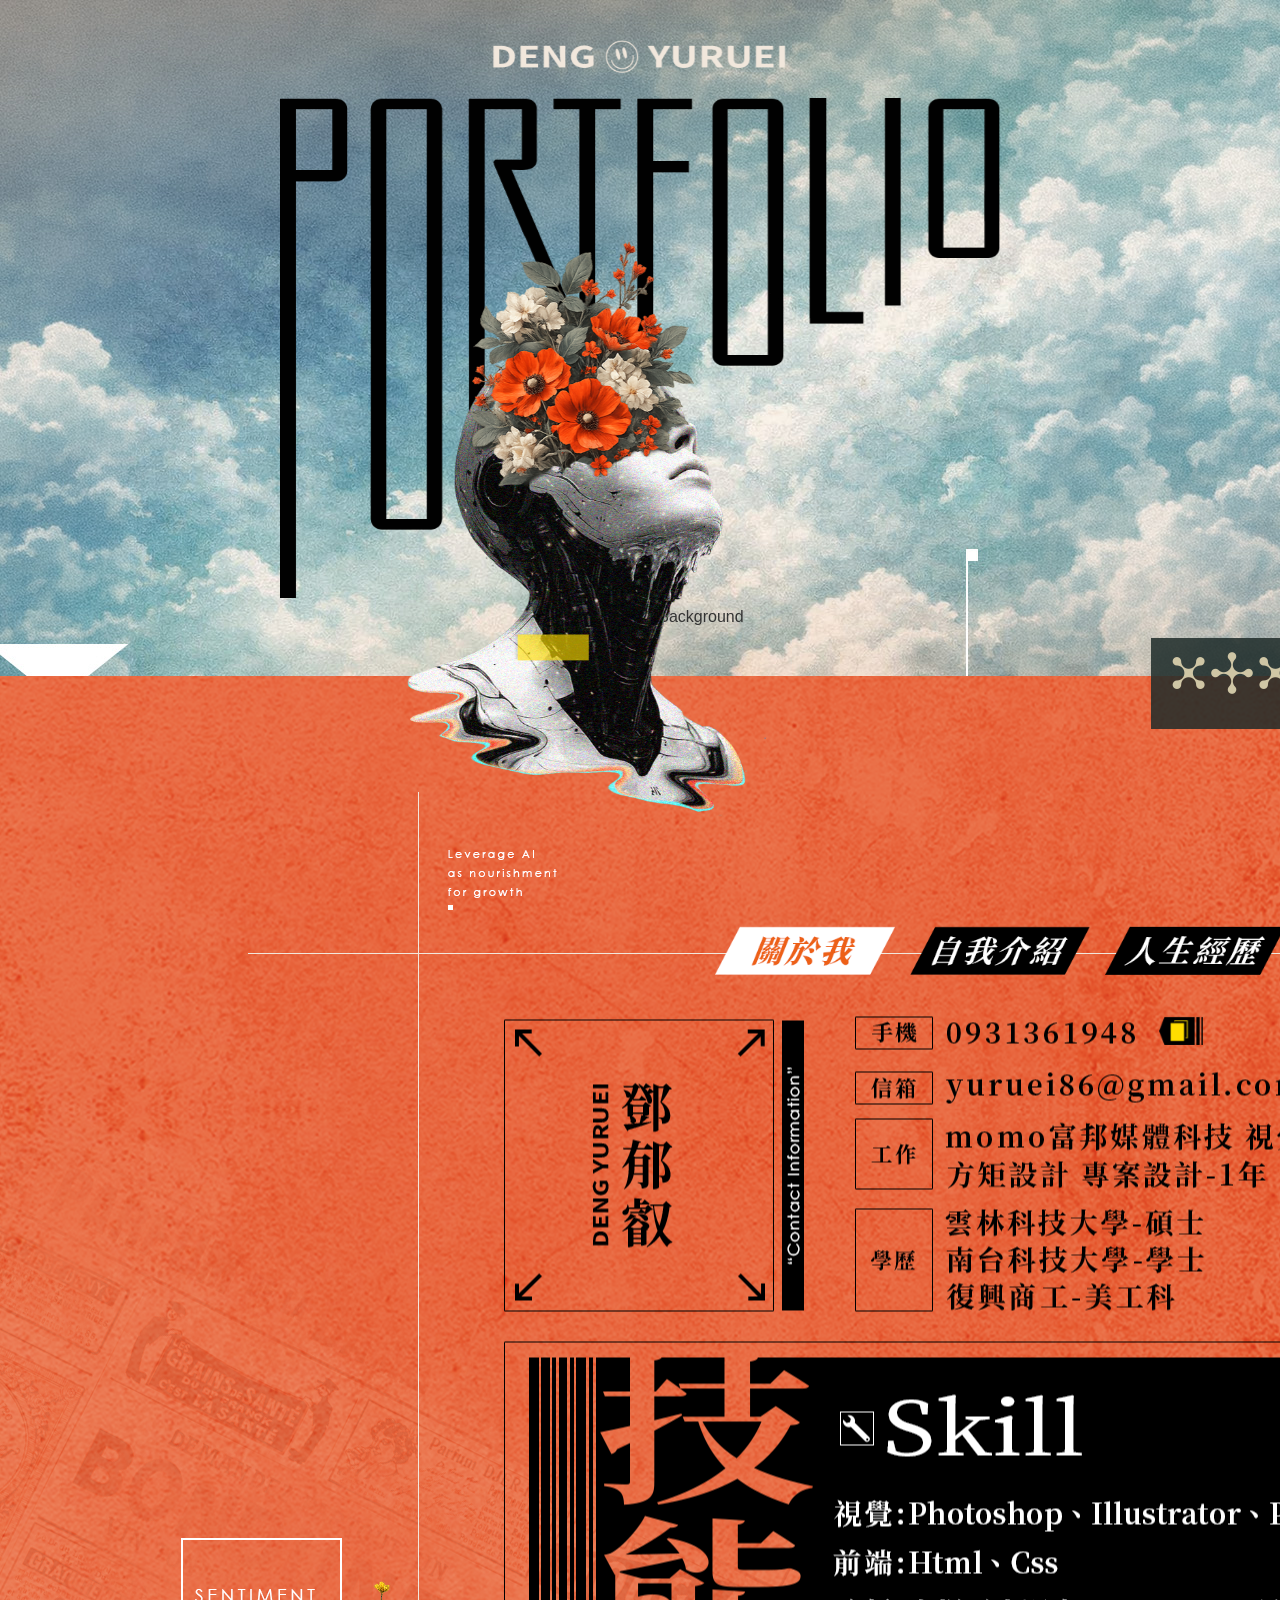
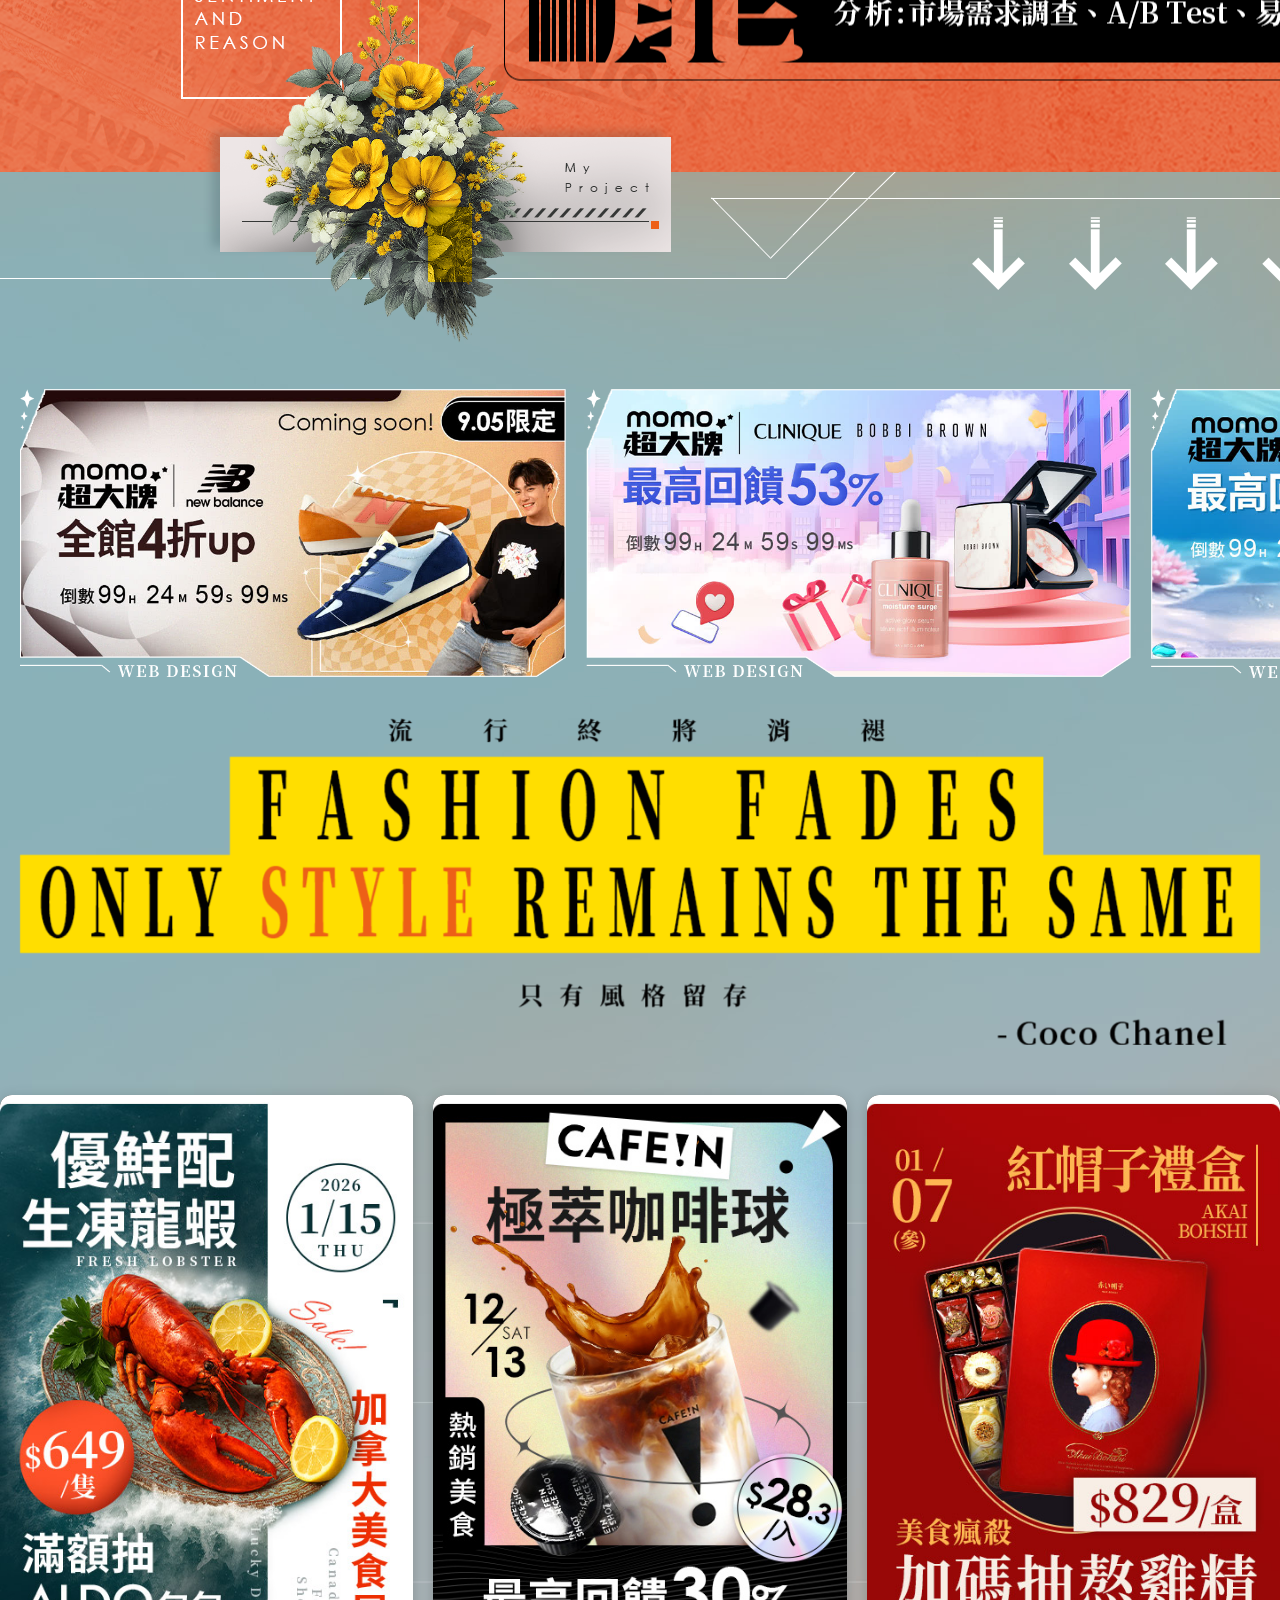
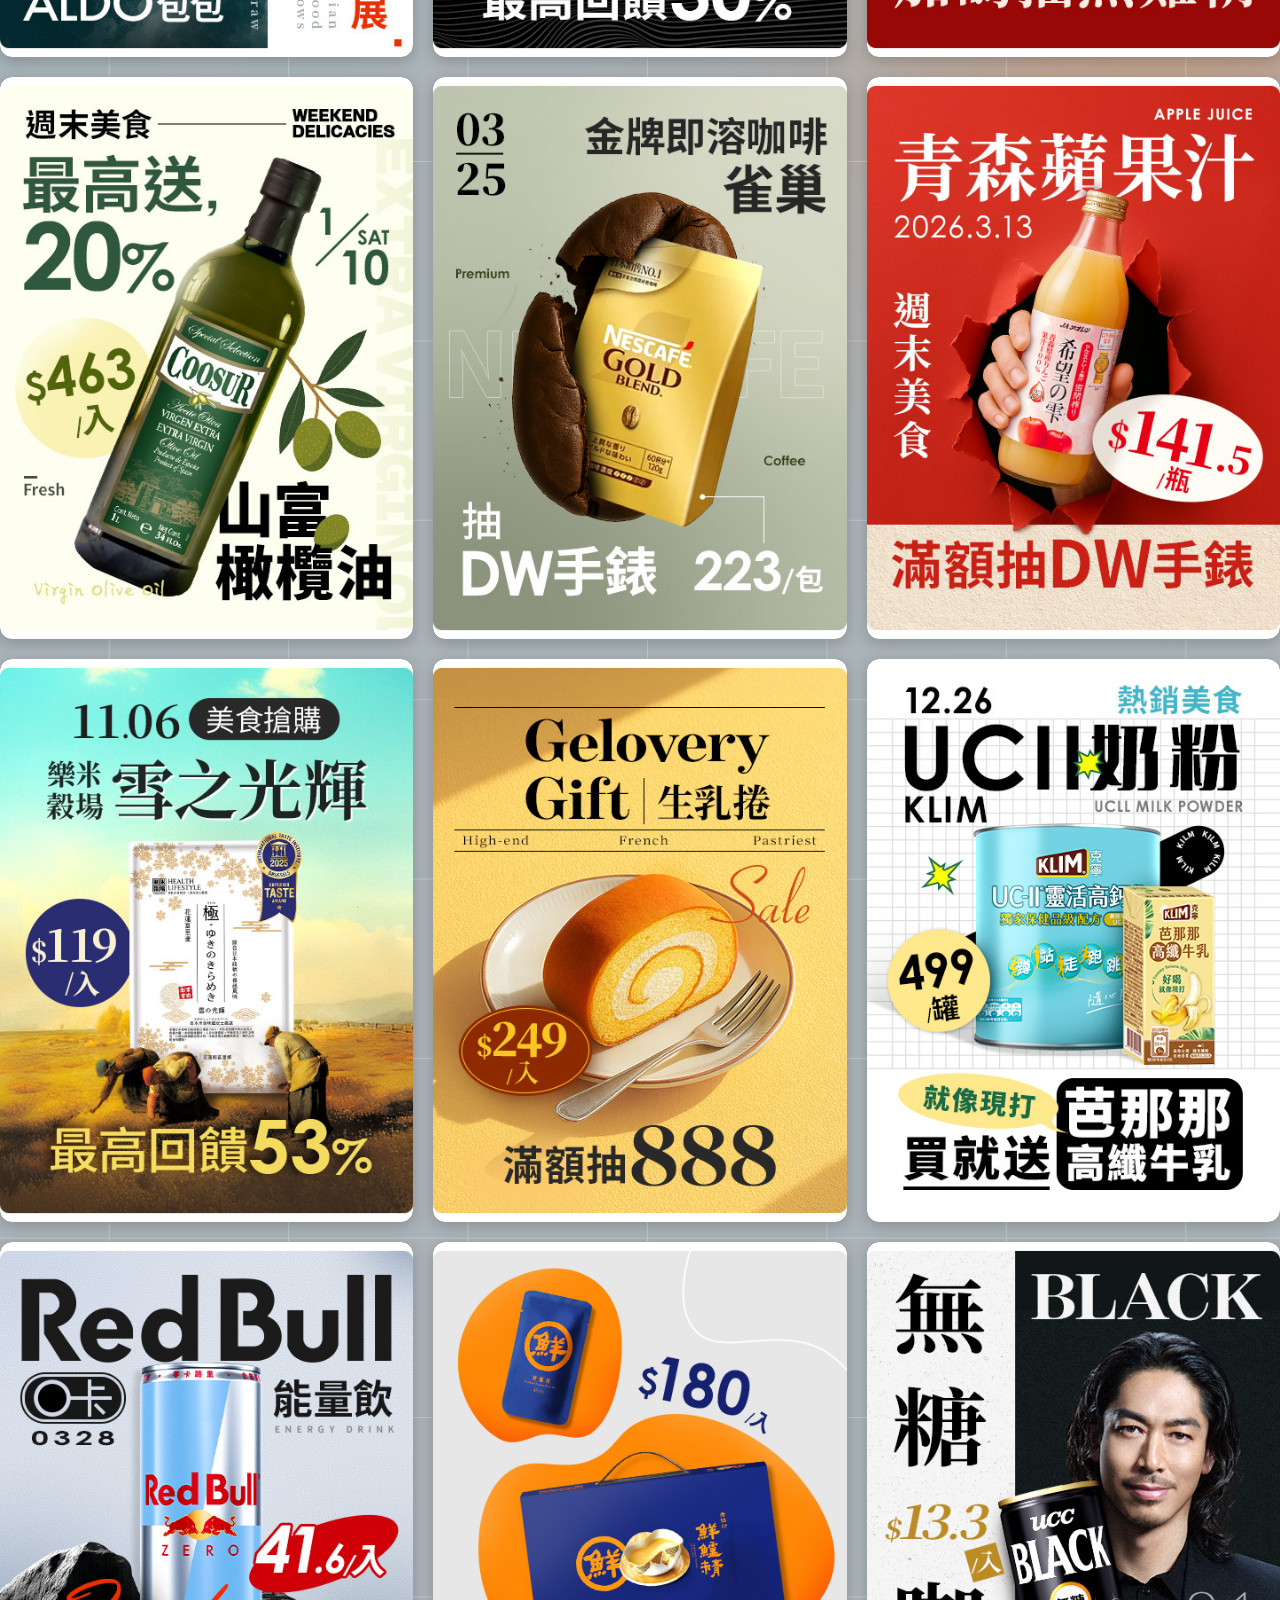
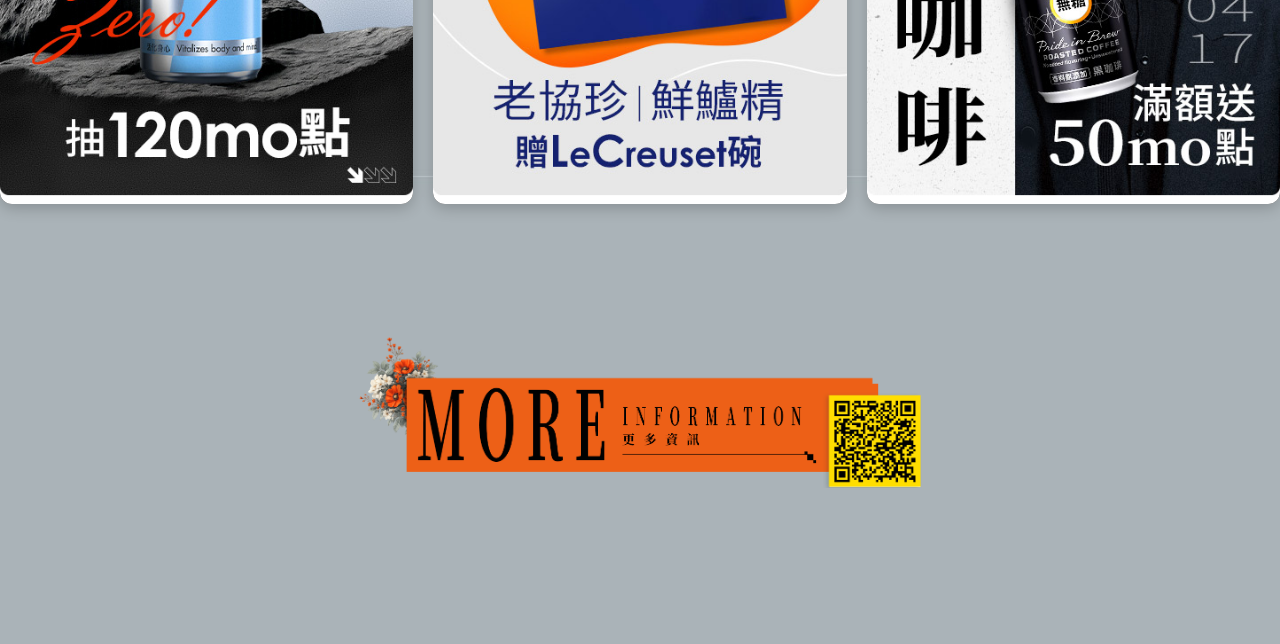
==== index.html @ 8805ab12 "Rename index.html.html to index.html" ====
<!DOCTYPE html>
<html lang="zh-Hant-TW">
<head>
    <meta charset="UTF-8">
    <meta name="viewport" content="width=device-width, initial-scale=1.0">
    <title>鄧郁叡 - 個人作品集</title>
    <link rel="stylesheet" href="css/style.css">
</head>
<body>

    <header class="header">
        <div class="container header-container">
            <img src="images/head_portfolio.png" alt="Portfolio Title" class="img-portfolio">
            <img src="images/head_head.png" alt="Floating Head" class="img-head"
                 data-default-src="images/head_head.png"
                 data-active-src="images/head_head-2.gif">
            <div class="head-bg-wrapper">
                <img src="images/PC_head_bg.png" alt="Desktop Head Background" class="head-bg pc-only">
                <img src="images/MB_head_bg.png" alt="Mobile Head Background" class="head-bg mb-only">
            </div>
        </div>
    </header>

    <main class="main-content">
        
        <section class="info-tab-section">
            <div class="tab-buttons">
                <button class="tab-btn active" data-tab="tab-A">
                    <img src="images/itd_btn_A-2.png" alt="Tab A" data-active="images/itd_btn_A-2.png" data-inactive="images/itd_btn_A-1.png">
                </button>
                <button class="tab-btn" data-tab="tab-B">
                    <img src="images/itd_btn_B-1.png" alt="Tab B" data-active="images/itd_btn_B-2.png" data-inactive="images/itd_btn_B-1.png">
                </button>
                <button class="tab-btn" data-tab="tab-C">
                    <img src="images/itd_btn_C-1.png" alt="Tab C" data-active="images/itd_btn_C-2.png" data-inactive="images/itd_btn_C-1.png">
                </button>
            </div>

            <div class="tab-content-wrapper">
                
                <div id="tab-A" class="tab-panel active">
                    <div class="panel-layout">
                        <div class="panel-img-box">
                            <img src="images/itd_A.png" alt="經歷與技能圖示" class="responsive-img pc-only">
                            <img src="images/mb_itd_A-1.png" alt="經歷與技能圖示-手機版" class="responsive-img mb-only">
                        </div>
                        <div class="copy_btn">
                            <img src="images/copy.png" alt="複製手機號碼" class="copy-1" role="button" tabindex="0"
                                 data-copy="0931361948"
                                 data-hover-src="images/copy-2.png"
                                 data-default-src="images/copy.png">
                            <img src="images/copy.png" alt="複製信箱" class="copy-2" role="button" tabindex="0"
                                 data-copy="yuruei86@gmail.com"
                                 data-hover-src="images/copy-2.png"
                                 data-default-src="images/copy.png">
                        </div>
                        <!-- <div class="panel-text-box">
                            <div class="info-block">
                                <p>手機：0931361948</p>
                            </div>
                            <div class="info-block">
                                <p>信箱：yuruei86@gmail.com</p>
                            </div>
                            <div class="info-block">
                                <p>momo富邦媒體科技 視覺設計 - 2年</p>
                                <p>方矩設計 專案設計 - 1年</p>
                            </div>
                            <div class="info-block">
                                <p>雲林科技大學 - 碩士 <br>南台科技大學 - 學士<br>復興商工 - 美工科</p>
                            </div>
                            <div class="info-block T1">
                                <p><strong>視覺：</strong>Photoshop、Illustrator、Premiere</p>
                                <p><strong>前端：</strong>HTML、CSS</p>
                                <p><strong>分析：</strong>市場需求調查、A/B Test、易用性評估</p>
                            </div>
                        </div> -->
                    </div>
                </div>

                <div id="tab-B" class="tab-panel">
                    <div class="panel-layout">
                        <div class="panel-img-box">
                            <img src="images/itd_B.png" alt="設計提案展示" class="responsive-img pc-only">
                            <img src="images/mb_itd_B-1.png" alt="設計提案展示-手機版" class="responsive-img mb-only">
                        </div>
                        <!-- <div class="panel-text-box">
                            <p>這裡是可以自由調整的精選作品或專案核心理念介紹。透過2年的大型電商實戰經驗，深刻理解使用者介面配置（UI）與視覺美感對轉換率的直接影響。此處為預留的100字文案測試空間，點擊不同頁籤將會流暢切換對應的客製化背景與核心亮點設計，本機 VS Code 可直接修改此段文字。</p>
                        </div> -->
                    </div>
                </div>

                <div id="tab-C" class="tab-panel">

                    <div class="panel-img-box">
                        <img src="images/itd_C.png" alt="設計提案展示" class="responsive-img pc-only">
                        <img src="images/mb_itd_C-1.png" alt="設計提案展示-手機版" class="responsive-img mb-only">
                    </div>
                    <!-- <div class="panel-text-box full-width-text">
                        <ul class="timeline-list">
                            <li>
                                <span class="time-tag">2024-1 ~ 2026-5</span>
                                <strong>momo富邦媒體科技</strong>
                                <p>1. 「超大牌」網頁視覺設計 / 2. 行銷活動 Bn 素材 / 3. 食品部看板素材 & 網頁維護</p>
                            </li>
                            <li>
                                <span class="time-tag">2022-7 ~ 2023-6</span>
                                <strong>方矩設計有限公司</strong>
                                <p>1. 與奇步應用有限公司協同設計「彰化縣政府-愛玩彰化」聊天機器人介面<br>
                                   2. 協助彰化生活美學設計館設計「母語酷玩趣-泰雅」解謎遊戲設計<br>
                                   3. 參與雲林華山「莿桐花咖啡廳、石墩咖啡廳」立面改造設計</p>
                            </li>
                            <li>
                                <span class="time-tag">2020-6 ~ 2022-7</span>
                                <strong>雲林科技大學 - 碩士</strong>
                                <p>1. 擔任設計學院「2022中華民國設計學會國際學術研討會」網頁設計 & 管理<br>
                                   2. 擔任雲科大工業設計系系網資訊 & 後台管理<br>
                                   3. 撰寫「環保集點二手交易App之互動介面研究」論文<br>
                                   4. 撰寫「線上購物App操作流程之研究」論文<br>
                                   5. 與奇步應用有限公司協同設計「圓樓秘典」之實境解謎設計</p>
                            </li>
                            <li>
                                <span class="time-tag">2016-7 ~ 2019-7</span>
                                <strong>南台科技大學 - 學士</strong>
                                <p>1. 畢業製作「擴增實境物理教學」參與 2019 A+創意季榮獲「銀獎」<br>
                                   2. 畢業製作「擴增實境物理教學」參與 2019 放視大賞榮獲「銀獎」</p>
                            </li>
                        </ul>
                    </div> -->
                </div>

            </div>
        </section>

        <section class="banner-grid-section">
            <div class="bn-item" data-bn="1"><img src="images/Bn-1.png" alt="Banner 1" class="responsive-img"></div>
            <div class="bn-item" data-bn="2"><img src="images/Bn-2.png" alt="Banner 2" class="responsive-img"></div>
            <div class="bn-item" data-bn="3"><img src="images/Bn-3.png" alt="Banner 3" class="responsive-img"></div>
        </section>

        <section class="style-static-section">
            <img src="images/STYLE.png" alt="Style Showcase" class="responsive-img">
        </section>

        <section class="masonry-section">
            <div class="masonry-grid">
                <div class="masonry-item "><img src="images/Bnn-1.jpg" alt="Work 1"></div>
                <div class="masonry-item Bnn-1"><img src="images/Bnn-2.jpg" alt="Work 2"></div>
                <div class="masonry-item"><img src="images/Bnn-3.jpg" alt="Work 3"></div>
                <div class="masonry-item"><img src="images/Bnn-4.jpg" alt="Work 4"></div>
                <div class="masonry-item Bnn-1"><img src="images/Bnn-5.jpg" alt="Work 5"></div>
                <div class="masonry-item"><img src="images/Bnn-6.jpg" alt="Work 6"></div>
                <div class="masonry-item"><img src="images/Bnn-7.jpg" alt="Work 7"></div>
                <div class="masonry-item Bnn-1"><img src="images/Bnn-8.jpg" alt="Work 8"></div>
                <div class="masonry-item"><img src="images/Bnn-9.jpg" alt="Work 9"></div>
                <div class="masonry-item"><img src="images/Bnn-10.jpg" alt="Work 10"></div>
                <div class="masonry-item Bnn-1"><img src="images/Bnn-11.jpg" alt="Work11"></div>
                <div class="masonry-item"><img src="images/Bnn-12.jpg" alt="Work 12"></div>
            </div>
        </section>


    </main>

    <footer class="footer">
        <a href="https://www.behance.net/gallery/177532927/-UIUX">
            <img src="images/more.png" alt="More Information" class="responsive-img">
        </a>
    </footer>

    <div class="modal-overlay" id="bnModal">
        <div class="modal-content">
            <img src="" alt="Demo Preview" id="modalImg" class="modal-responsive-img">
        </div>
    </div>

    <script src="js/main.js"></script>
</body>
</html>
---- css/style.css ----
* {
    box-sizing: border-box;
    margin: 0;
    padding: 0;
}

body {
    font-family: -apple-system, BlinkMacSystemFont, "Segoe UI", Roboto, "Helvetica Neue", Arial, "Microsoft JhengHei", sans-serif;
    background-image: url('../images/pc_bg_0.jpg'); /* 已修正為 .png */
    background-size: 2000px;
    background-repeat: no-repeat;
    background-position: center top;
    background-attachment: scroll;
    background-color: #aab3b8;
    color: #333;
    overflow-x: hidden;

}


@media (min-width: 769px) and (max-width: 1024px) {


    body {
        background-image: url('../images/pc_bg_0.jpg'); /* 已修正為 .png */
        background-size: 1024px;
    }
}

@media (max-width: 768px) {
    body {
        background-image: url('../images/mb_bg_0.jpg'); /* 已修正為 .png */
        background-size: 100%;
    }
    .pc-only {
        display: none !important;
    }
    .mb-only {
        display: block !important;
    }
}




.container {
    width: 100%;
    max-width: 1800px;
    margin: 0 auto;
    padding: 0 20px;
}

.responsive-img {
    width: 100%;
    height: auto;
    display: block;
}

.pc-only {
    display: block;
}

.mb-only {
    display: none;
}

/* Header */
.header {
    width: 100%;
    padding: 40px 0;
    text-align: center;
}



.header-container {
    position: relative;
    display: flex;
    flex-direction: column;
    align-items: center;
}

.img-portfolio {
    width: 58%;
    height: auto;
    z-index: 2;
}




@media (max-width: 768px) {

    .img-portfolio {
        width: 80%;
        height: auto;
        margin-top: -5vw;
    }

}

.img-head {
    width: 39%;
    height: auto;
    margin-top: calc(169px - var(--head-scroll-offset, 0px));
    position: absolute;
    opacity: 0;
    transform: translateY(20px);
    animation: fadeInUp 0.8s ease-out 1s forwards, floating 3s ease-in-out 1.8s infinite;
    cursor: pointer;
    z-index: 3;
}

.head-bg-wrapper {
    position: absolute;
    left: 50%;
    top: 577px;
    transform: translate(-50%, -50%);
    width: 46%;
    pointer-events: none;
    z-index: -1;
}


@media (min-width: 769px) and (max-width: 1100px) {

    .head-bg-wrapper {
        position: absolute;
        left: 50%;
        top: 235px;
        transform: translate(-50%, -50%);
        width: 75%;
        pointer-events: none;
        z-index: -1;
    }

}



.head-bg {
    width: 100%;
    height: auto;
    object-fit: contain;
    transform: translate(-50%, -50%);
    position: relative;
    z-index: 0;
}

.head-bg.pc-only {
    display: block;
}

.head-bg.mb-only {
    display: none;
}

.head-bg-wrapper .head-bg {
    position: absolute;
    left: 50%;
    top: 50%;
    width: 2000px;
}

@media (max-width: 768px) {

    .head-bg-wrapper .head-bg {
        position: absolute;
        left: 50%;
        top: 50%;
        width: 143%;
    }

}


@media (min-width: 769px) and (max-width: 1100px) {

    .img-head {
        width: 39%;
        height: auto;
        margin-top: calc(9vw - var(--head-scroll-offset, 0px));
        position: absolute;
        opacity: 0;
        transform: translateY(20px);
        animation: fadeInUp 0.8s ease-out 1s forwards, floating 3s ease-in-out 1.8s infinite;
    }

}

@media (max-width: 768px) {
    .head-bg-wrapper {
        top: 28vw;
        width: 70%;
    }

    .img-head {
        width: 58%;
        height: auto;
        margin-top: calc(10vw - var(--head-scroll-offset, 0px));
        position: absolute;
        opacity: 0;
        transform: translateY(20px);
        animation: fadeInUp 0.8s ease-out 1s forwards, floating 3s ease-in-out 1.8s infinite;
    }

}


@keyframes fadeInUp {
    to {
        opacity: 1;
        transform: translateY(0);
    }
}

@keyframes floating {
    0% { transform: translateY(0px); }
    50% { transform: translateY(-12px); }
    100% { transform: translateY(0px); }
}

@keyframes floatingX {
    0% { transform: translateX(0px); }
    50% { transform: translateX(-12px); }
    100% { transform: translateX(0px); }
}

/* Tab 頁籤系統 */
.info-tab-section {
    /* max-width: 2000px; */
    margin: 0px auto;
    padding: 0 0px;
    width: 2000px;
    position: relative;
}

@media (max-width: 768px) {
/* Tab 頁籤系統 */
    .info-tab-section {
        /* max-width: 2000px; */
        margin: 0px auto;
        padding: 0 0px;
        width: 100%;
    }
}
.tab-buttons {
    display: flex;
    justify-content: center;
    gap: 15px;
    margin-bottom: -2px;
    position: absolute;
    z-index: 2;
    left: 50%;
    top: 313px;
    transform: translate(-50%, -50%);

}


@media (max-width: 768px) {

    .tab-buttons {
        display: flex;
        justify-content: center;
        gap: 15px;
        margin-bottom: -2px;
        position: absolute;
        z-index: 3;
        left: 50%;
        top: 26vw;
        transform: translate(-50%, -50%);
        width: 86%;
    }
}

.tab-btn {
    background: none;
    border: none;
    cursor: pointer;
    padding: 0;
    outline: none;
    transition: transform 0.2s;
    width: 180px;
}

.tab-btn:hover {
    transform: scale(1.05);
}

.tab-btn img {
    width: 100%;
    height: auto;
    display: block;
}

.tab-content-wrapper {
    background-image: url('../images/itd_bg.png'); /* 已修正為 .png */
    background-size: 100% auto;
    background-position: center top;
    background-repeat: no-repeat;
    border-radius: 0px;
    padding: 40px;
    width: 100%;
    height: 1311px;
    /* box-shadow: 0 10px 30px rgba(0,0,0,0.15); */
}



@media (max-width: 768px) {
    .tab-content-wrapper {
        background-image: url('../images/mb_itd_bg.png'); /* 已修正為 .png */
        background-size: 100% auto;
        background-position: center top;
        padding: 0px;
        width: 100vw;
        margin-left: calc(-50vw + 50%);
        height: 159vw;
    }
    .tab-btn {
        width: 28%;
    }
}

.tab-panel {
    display: none;
    color: #fff;
}

.tab-panel.active {
    display: block;
    animation: fadeIn 0.4s ease-in-out;
}

@keyframes fadeIn {
    from { opacity: 0; }
    to { opacity: 1; }
}

.panel-layout {
    display: flex;
    gap: 40px;
    align-items: center;
}

@media (max-width: 768px) {
    .panel-layout {
        flex-direction: column;
        gap: 20px;
    }
}

.panel-img-box {
    /* flex: 1;
    max-width: 350px; */
    position: absolute;
     left: 50%;
    top: 711px;
    transform: translate(-50%, -50%);
    width: 2000px;
}

@media (max-width: 768px) {
    .panel-img-box {
        /* flex: 1;
        max-width: 350px; */
        position: absolute;
        left: 50%;
        top: 82vw;
        transform: translate(-50%, -50%);
        width: 100%;
    }
}


.copy_btn {
    /* flex: 1;
    max-width: 350px; */
    position: absolute;
     left: 50%;
    top: 0px;
    transform: translate(-50%, -50%);
    width: 2000px;
}

@media (max-width: 768px) {
    .copy_btn {
        /* flex: 1;
        max-width: 350px; */
        position: absolute;
        left: 50%;
        top: -69vw;
        transform: translate(-50%, -50%);
        width: 100%;
    }
}

/* 複製按鈕 */
.copy-1,
.copy-2 {
    cursor: pointer;
    transition: transform 0.2s ease;
}

.copy-1:hover,
.copy-2:hover {
    transform: scale(1.08);
}

.copy-1 {
    /* flex: 1;
    max-width: 350px; */
    position: absolute;
    left: 1159px;
    top: 379px;
    z-index: 4;
    width: 44px;
    animation: fadeInUp 0.8s ease-out 1s forwards, floatingX 3s  infinite;
}

@media (max-width: 768px) {
    .copy-1 {
        /* flex: 1;
        max-width: 350px; */
        position: absolute;
        left: 55vw;
        top: 125vw;
        z-index: 4;
        width: 7vw;
    }
}

.copy-2 {
    /* flex: 1;
    max-width: 350px; */
    position: absolute;
    left: 1324px;
    top: 433px;
    z-index: 4;
    width: 44px;
    animation: fadeInUp 0.8s ease-out 1s forwards, floatingX 3s  infinite;
}

@media (max-width: 768px) {
    .copy-2 {
        /* flex: 1;
        max-width: 350px; */
        position: absolute;
        left: 77vw;
        top: 132vw;
        z-index: 4;
        width: 7vw;
    }
}


.panel-text-box {
    flex: 1.5;
    font-size: 23px;
    line-height: 1.6;
    margin:407px 223px 11px 898px;
    z-index: 2;
}

.info-grid {
    display: grid;
    grid-template-columns: 1fr 1fr;
    gap: 15px;
    margin-bottom: 20px;
    border-bottom: 1px solid rgba(255,255,255,0.3);
    padding-bottom: 15px;
}

.T1 {
    margin: 113px 0px 0px 32px;
}

@media (max-width: 768px) {
    .panel-text-box {
        flex: 1.5;
        font-size: 16px;
        line-height: 1.6;
        margin: 20px 0;
        z-index: 2;
    }
}

.info-block {
    margin-bottom: 15px;
}

.info-block h3 {
    font-size: 18px;
    margin-bottom: 5px;
    color: #ffe600;
}

.skills-block {
    background: rgba(0, 0, 0, 0.25);
    padding: 15px;
    border-radius: 10px;
}

.timeline-list {
    list-style: none;
}

.timeline-list li {
    margin-bottom: 20px;
    border-left: 3px solid #ffe600;
    padding-left: 15px;
}

.time-tag {
    display: block;
    font-weight: bold;
    color: #ffe600;
    font-size: 14px;
}

/* Banner 區 */
.banner-grid-section {
    max-width: 2000px;
    margin: 40px auto;
    display: flex;
    overflow: hidden;
    gap: 20px;
    padding: 0 20px;
    position: relative;
}

@media (max-width: 768px) {
    .banner-grid-section {
        grid-template-columns: 1fr;
        gap: 15px;
        margin: 0px 0px 19px 0px ;
    }
}

.bn-item {
    cursor: pointer;
    transition: transform 0.3s ease;
    flex-shrink: 0;
    width: 44%;
    /* min-width: 100%; */
}

@media (max-width: 768px) {
    .bn-item {
        cursor: pointer;
        transition: transform 0.3s ease;
        flex-shrink: 0;
        width: 73%;
        /* min-width: 100%; */
    }
}

.bn-item:hover {
    transform: translateY(-5px);
}

.style-static-section {
    max-width: 1656px;
    margin: 40px auto;
    padding: 0 20px;
    position: relative;
}

@media (max-width: 768px) {
    .style-static-section {
        max-width: 100vw;
        margin: 0px;
        padding: 0 3vw;
    }
}

/* 瀑布流 */
.masonry-section {
    max-width: 1300px;
    margin: 50px auto;
    padding: 0vw 0vw 0vw 0vw;
    position: relative;
}

.masonry-section .Bnn-1{
    margin-top: 0px;
}

@media (max-width: 768px) {
    .masonry-section {
        max-width: 1100px;
        margin: 21px auto;
        padding: 0vw 3vw 0vw 3vw;
    }
}


.masonry-grid {
    display: grid;
    grid-template-columns: repeat(3, 1fr);
    gap: 20px;
}

.masonry-item {
    background-color: #1e1e1e;
    border-radius: 12px;
    overflow: hidden;
    box-shadow: 0 4px 15px rgba(0,0,0,0.2);
}

.masonry-item img {
    width: 100%;
    height: auto;
    display: block;
    transition: transform 0.3s;
}

.masonry-item:hover img {
    transform: scale(1.03);
}

@media (max-width: 768px) {
    .masonry-grid {
        grid-template-columns: repeat(2, 1fr);
        gap: 15px;
    }
}

/* Footer & Modal */
.footer {
    width: 44%;
    text-align: center;
    padding: 40px 0;
    margin-top: 208px;
    position: relative;
    left: 50%;
    top: 50%;
    transform: translate(-50%, -50%);
}

@media (min-width: 769px) and (max-width: 1100px) {
    .info-tab-section {
        width: 100%;
        max-width: 100%;
        margin: 0 auto;
    }
    .tab-buttons {
        top: 15vw;
        width: 46vw;
        left: 50%;
    }
    .tab-btn {
        width: 100%;
    }
    .tab-content-wrapper {
        padding: 0vw;
        height: 80vw;
        width: 118vw;
        /* max-width: 100%; */
        margin: 0 auto;
        position: relative;
        top: 0vw;
        left: -7vw;
    }
    .panel-img-box {
        top: 42vw;
        width: 100%;
        /* max-width: 100%; */
        left: 50%;
        transform: translate(-50%, -50%);
    }
    .copy_btn {
        width: 100%;
        max-width: 100%;
        margin: 0 auto;
    }
    .copy-1 {
        left: 71vw;
        top: 22vw;
        width: 3vw;
    }
    .copy-2 {
        left: 81vw;
        top: 25vw;
        width: 3vw;
    }
    .panel-text-box {
        margin: 327px 150px 11px 648px;
        font-size: 21px;
    }
    .bn-item {
        width: 46%;
    }
    .banner-grid-section {
        gap: 18px;
        width: 100%;
        max-width: 100%;
        margin: 0vw auto;
    }
    .head-bg-wrapper .head-bg {
        width: 143%;
    }
    .style-static-section {
        max-width: 100%;
        margin: 3vw auto;
    }
    .masonry-section {
        max-width: 100%;
        margin: 0vw 2vw;
    }
    .masonry-grid {
        gap: 18px;
    }
    .footer {
        width: 82%;
        margin: 0vw auto 0;
        padding: 2vw 0;
        left: auto;
        transform: none;
    }
}

@media (max-width: 768px) {
    .footer {
        width: 94%;
        text-align: center;
        padding: 40px 0;
        margin-top: 17vw;
        position: relative;
        left: 50%;
        top: 50%;
        transform: translate(-50%, -50%);
    }
}

.footer img {
    /* max-width: 1100px; */
    width: 100%;

}

.modal-overlay {
    position: fixed;
    top: 0;
    left: 0;
    width: 100%;
    height: 100%;
    background-color: rgba(0, 0, 0, 0.85);
    display: flex;
    justify-content: center;
    align-items: center;
    z-index: 9999;
    opacity: 0;
    pointer-events: none;
    transition: opacity 0.3s ease;
}

.modal-overlay.open {
    opacity: 1;
    pointer-events: auto;
}

.modal-content {
    max-width: 90%;
    max-height: 90%;
    overflow-y: auto;
    position: relative;
    border-radius: 8px;
    box-shadow: 0 5px 25px rgba(0,0,0,0.5);
}

.modal-responsive-img {
    display: block;
    max-width: 100%;
    height: auto;
    margin: 0 auto;
}
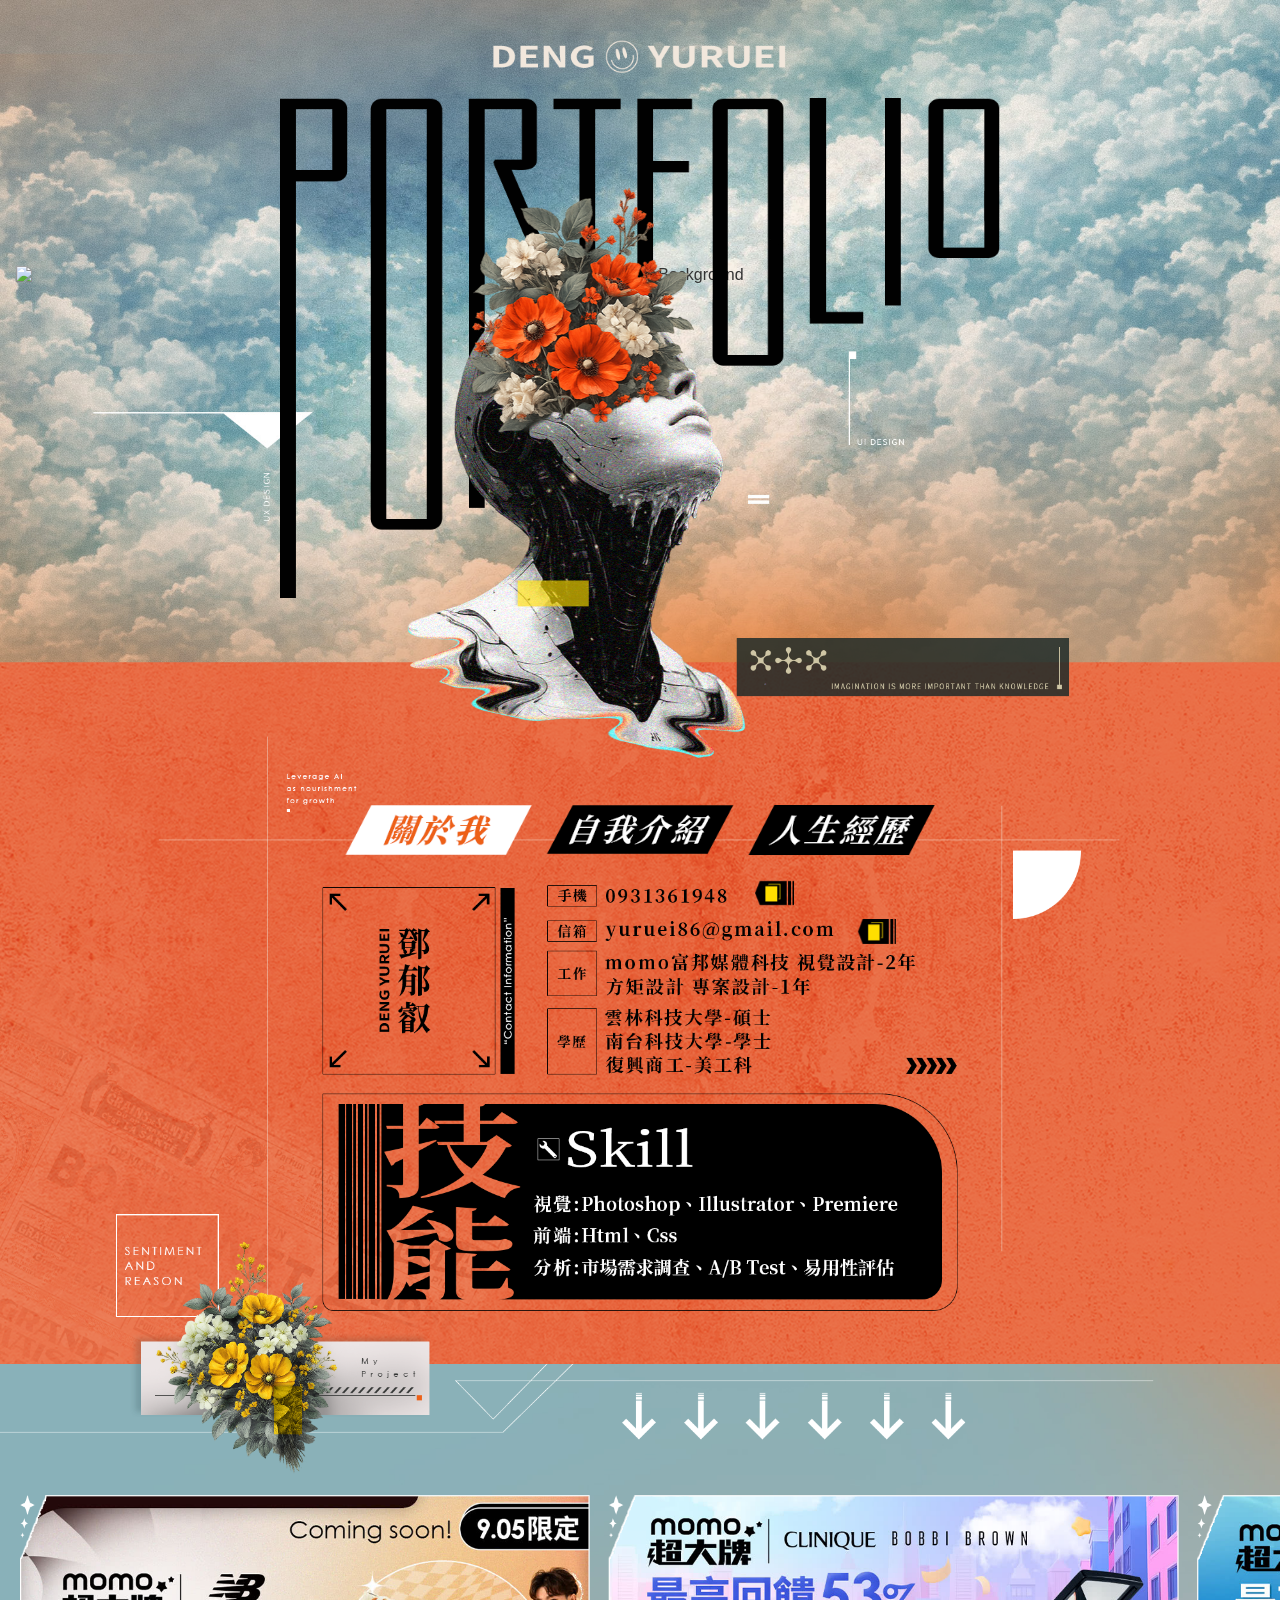
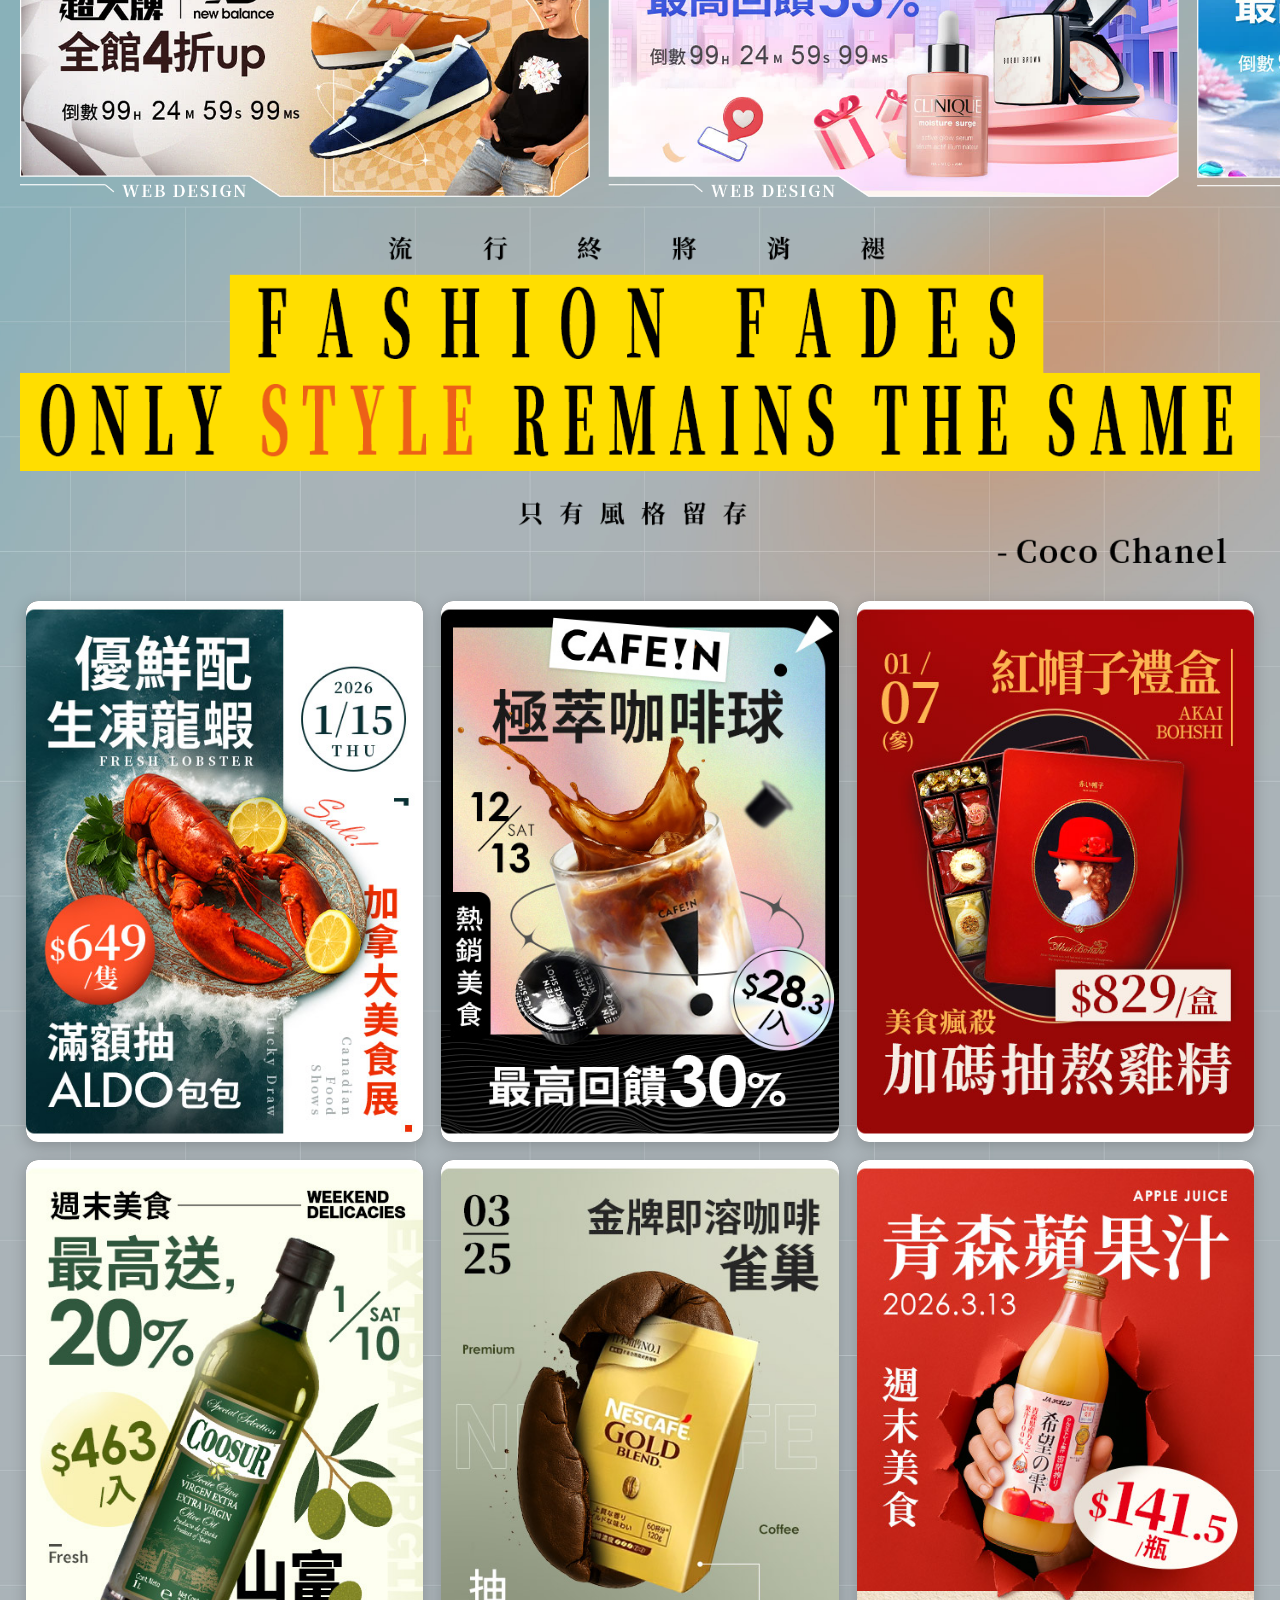
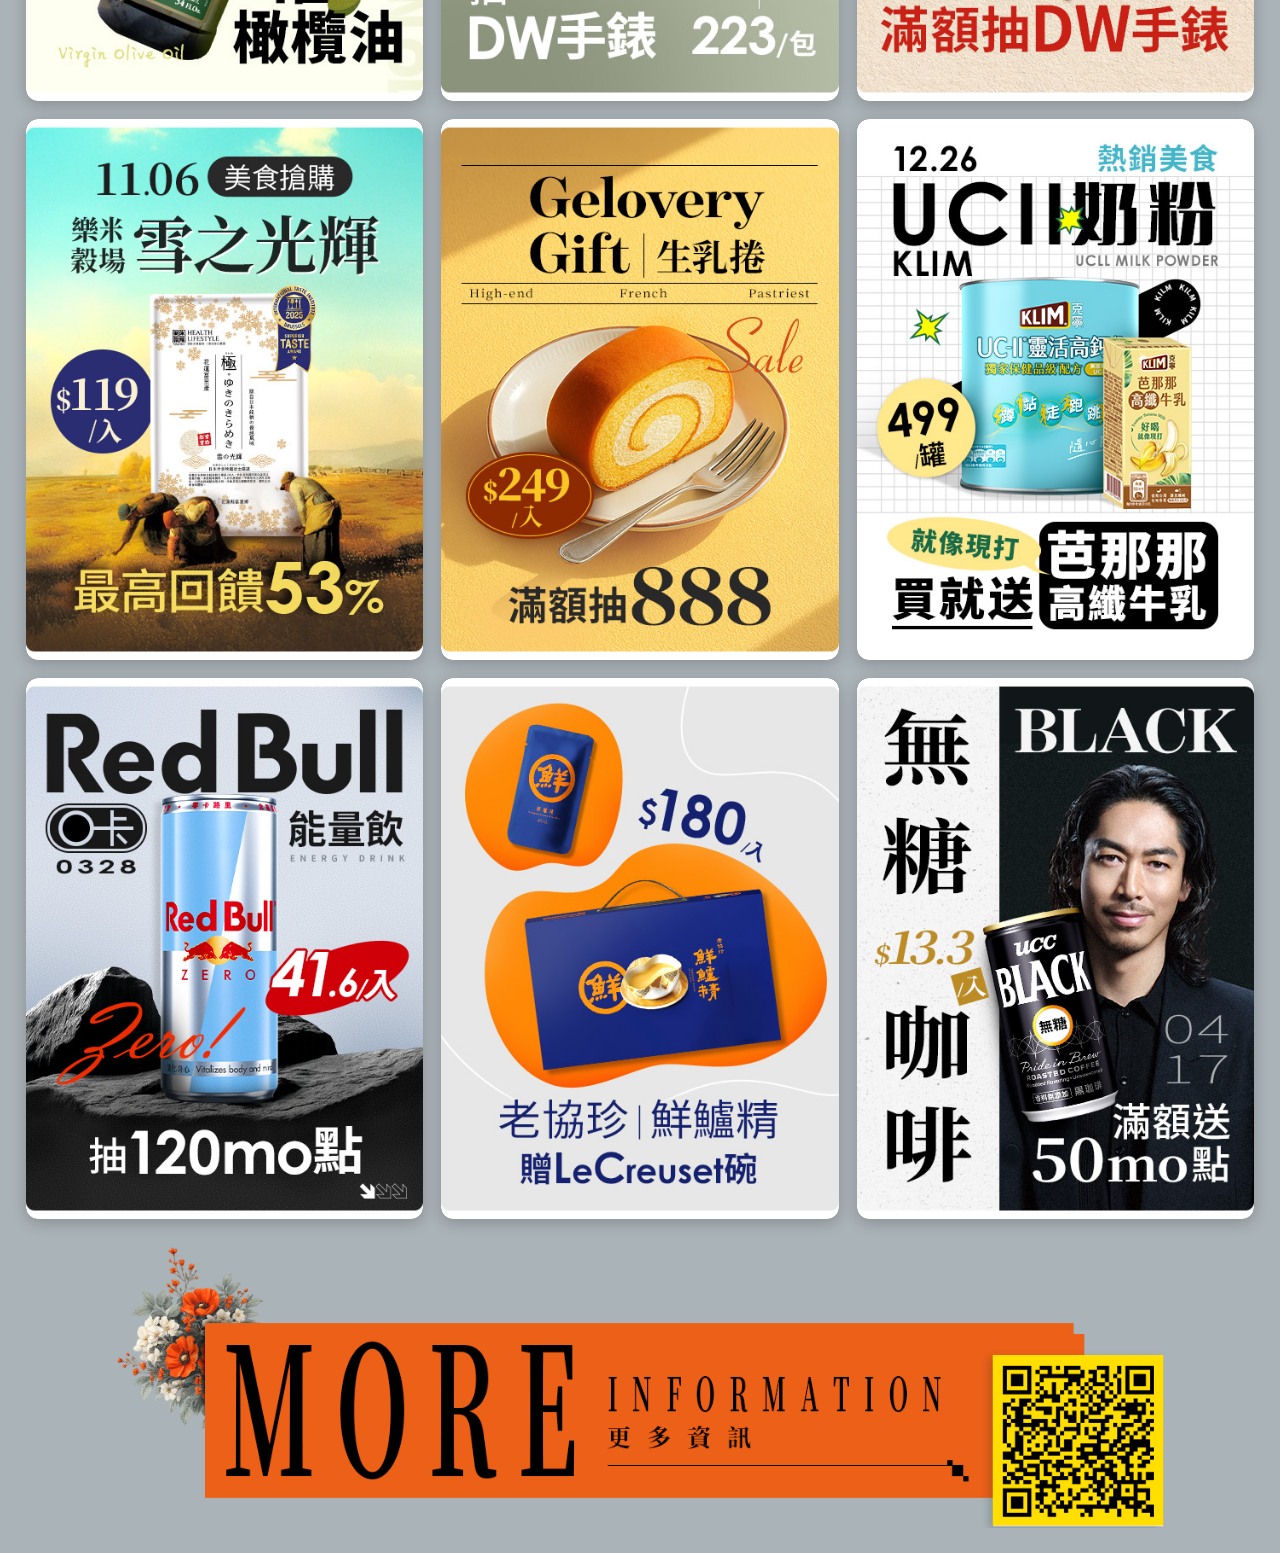
==== commit fdd3eb8e: "Add files via upload" ====
--- a/index.html
+++ b/index.html
@@ -175,4 +175,4 @@
 
     <script src="js/main.js"></script>
 </body>
-</html>
+</html>
--- a/css/style.css
+++ b/css/style.css
@@ -18,16 +18,16 @@
 }
 
 
-@media (min-width: 769px) and (max-width: 1024px) {
+@media (min-width: 1024px) and (max-width: 1366px) {
 
 
     body {
         background-image: url('../images/pc_bg_0.jpg'); /* 已修正為 .png */
-        background-size: 1024px;
-    }
-}
-
-@media (max-width: 768px) {
+        background-size: 100% auto;
+    }
+}
+
+@media (max-width: 1023px) {
     body {
         background-image: url('../images/mb_bg_0.jpg'); /* 已修正為 .png */
         background-size: 100%;
@@ -89,7 +89,7 @@
 
 
 
-@media (max-width: 768px) {
+@media (max-width: 1023px) {
 
     .img-portfolio {
         width: 80%;
@@ -122,7 +122,7 @@
 }
 
 
-@media (min-width: 769px) and (max-width: 1100px) {
+@media (min-width: 1024px) and (max-width: 1366px) {
 
     .head-bg-wrapper {
         position: absolute;
@@ -162,7 +162,7 @@
     width: 2000px;
 }
 
-@media (max-width: 768px) {
+@media (max-width: 1023px) {
 
     .head-bg-wrapper .head-bg {
         position: absolute;
@@ -174,7 +174,7 @@
 }
 
 
-@media (min-width: 769px) and (max-width: 1100px) {
+@media (min-width: 1024px) and (max-width: 1366px) {
 
     .img-head {
         width: 39%;
@@ -188,7 +188,7 @@
 
 }
 
-@media (max-width: 768px) {
+@media (max-width: 1023px) {
     .head-bg-wrapper {
         top: 28vw;
         width: 70%;
@@ -235,7 +235,7 @@
     position: relative;
 }
 
-@media (max-width: 768px) {
+@media (max-width: 1023px) {
 /* Tab 頁籤系統 */
     .info-tab-section {
         /* max-width: 2000px; */
@@ -258,7 +258,7 @@
 }
 
 
-@media (max-width: 768px) {
+@media (max-width: 1023px) {
 
     .tab-buttons {
         display: flex;
@@ -308,7 +308,7 @@
 
 
 
-@media (max-width: 768px) {
+@media (max-width: 1023px) {
     .tab-content-wrapper {
         background-image: url('../images/mb_itd_bg.png'); /* 已修正為 .png */
         background-size: 100% auto;
@@ -344,7 +344,7 @@
     align-items: center;
 }
 
-@media (max-width: 768px) {
+@media (max-width: 1023px) {
     .panel-layout {
         flex-direction: column;
         gap: 20px;
@@ -361,7 +361,7 @@
     width: 2000px;
 }
 
-@media (max-width: 768px) {
+@media (max-width: 1023px) {
     .panel-img-box {
         /* flex: 1;
         max-width: 350px; */
@@ -378,13 +378,12 @@
     /* flex: 1;
     max-width: 350px; */
     position: absolute;
-     left: 50%;
-    top: 0px;
-    transform: translate(-50%, -50%);
-    width: 2000px;
-}
-
-@media (max-width: 768px) {
+     left: -12vw;
+    top: -3vw;
+
+}
+
+@media (max-width: 1023px) {
     .copy_btn {
         /* flex: 1;
         max-width: 350px; */
@@ -419,7 +418,7 @@
     animation: fadeInUp 0.8s ease-out 1s forwards, floatingX 3s  infinite;
 }
 
-@media (max-width: 768px) {
+@media (max-width: 1023px) {
     .copy-1 {
         /* flex: 1;
         max-width: 350px; */
@@ -442,7 +441,7 @@
     animation: fadeInUp 0.8s ease-out 1s forwards, floatingX 3s  infinite;
 }
 
-@media (max-width: 768px) {
+@media (max-width: 1023px) {
     .copy-2 {
         /* flex: 1;
         max-width: 350px; */
@@ -476,7 +475,7 @@
     margin: 113px 0px 0px 32px;
 }
 
-@media (max-width: 768px) {
+@media (max-width: 1023px) {
     .panel-text-box {
         flex: 1.5;
         font-size: 16px;
@@ -530,7 +529,7 @@
     position: relative;
 }
 
-@media (max-width: 768px) {
+@media (max-width: 1023px) {
     .banner-grid-section {
         grid-template-columns: 1fr;
         gap: 15px;
@@ -546,7 +545,7 @@
     /* min-width: 100%; */
 }
 
-@media (max-width: 768px) {
+@media (max-width: 1023px) {
     .bn-item {
         cursor: pointer;
         transition: transform 0.3s ease;
@@ -567,7 +566,7 @@
     position: relative;
 }
 
-@media (max-width: 768px) {
+@media (max-width: 1023px) {
     .style-static-section {
         max-width: 100vw;
         margin: 0px;
@@ -587,7 +586,7 @@
     margin-top: 0px;
 }
 
-@media (max-width: 768px) {
+@media (max-width: 1023px) {
     .masonry-section {
         max-width: 1100px;
         margin: 21px auto;
@@ -620,7 +619,7 @@
     transform: scale(1.03);
 }
 
-@media (max-width: 768px) {
+@media (max-width: 1023px) {
     .masonry-grid {
         grid-template-columns: repeat(2, 1fr);
         gap: 15px;
@@ -639,7 +638,7 @@
     transform: translate(-50%, -50%);
 }
 
-@media (min-width: 769px) and (max-width: 1100px) {
+@media (min-width: 1024px) and (max-width: 1366px) {
     .info-tab-section {
         width: 100%;
         max-width: 100%;
@@ -655,16 +654,16 @@
     }
     .tab-content-wrapper {
         padding: 0vw;
-        height: 80vw;
-        width: 118vw;
+        height: 67vw;
+        width: 100%;
         /* max-width: 100%; */
         margin: 0 auto;
         position: relative;
         top: 0vw;
-        left: -7vw;
+        left: 0;
     }
     .panel-img-box {
-        top: 42vw;
+        top: 36vw;
         width: 100%;
         /* max-width: 100%; */
         left: 50%;
@@ -681,7 +680,7 @@
         width: 3vw;
     }
     .copy-2 {
-        left: 81vw;
+        left: 79vw;
         top: 25vw;
         width: 3vw;
     }
@@ -699,7 +698,7 @@
         margin: 0vw auto;
     }
     .head-bg-wrapper .head-bg {
-        width: 143%;
+        width: 130%;
     }
     .style-static-section {
         max-width: 100%;
@@ -721,7 +720,7 @@
     }
 }
 
-@media (max-width: 768px) {
+@media (max-width: 1023px) {
     .footer {
         width: 94%;
         text-align: center;
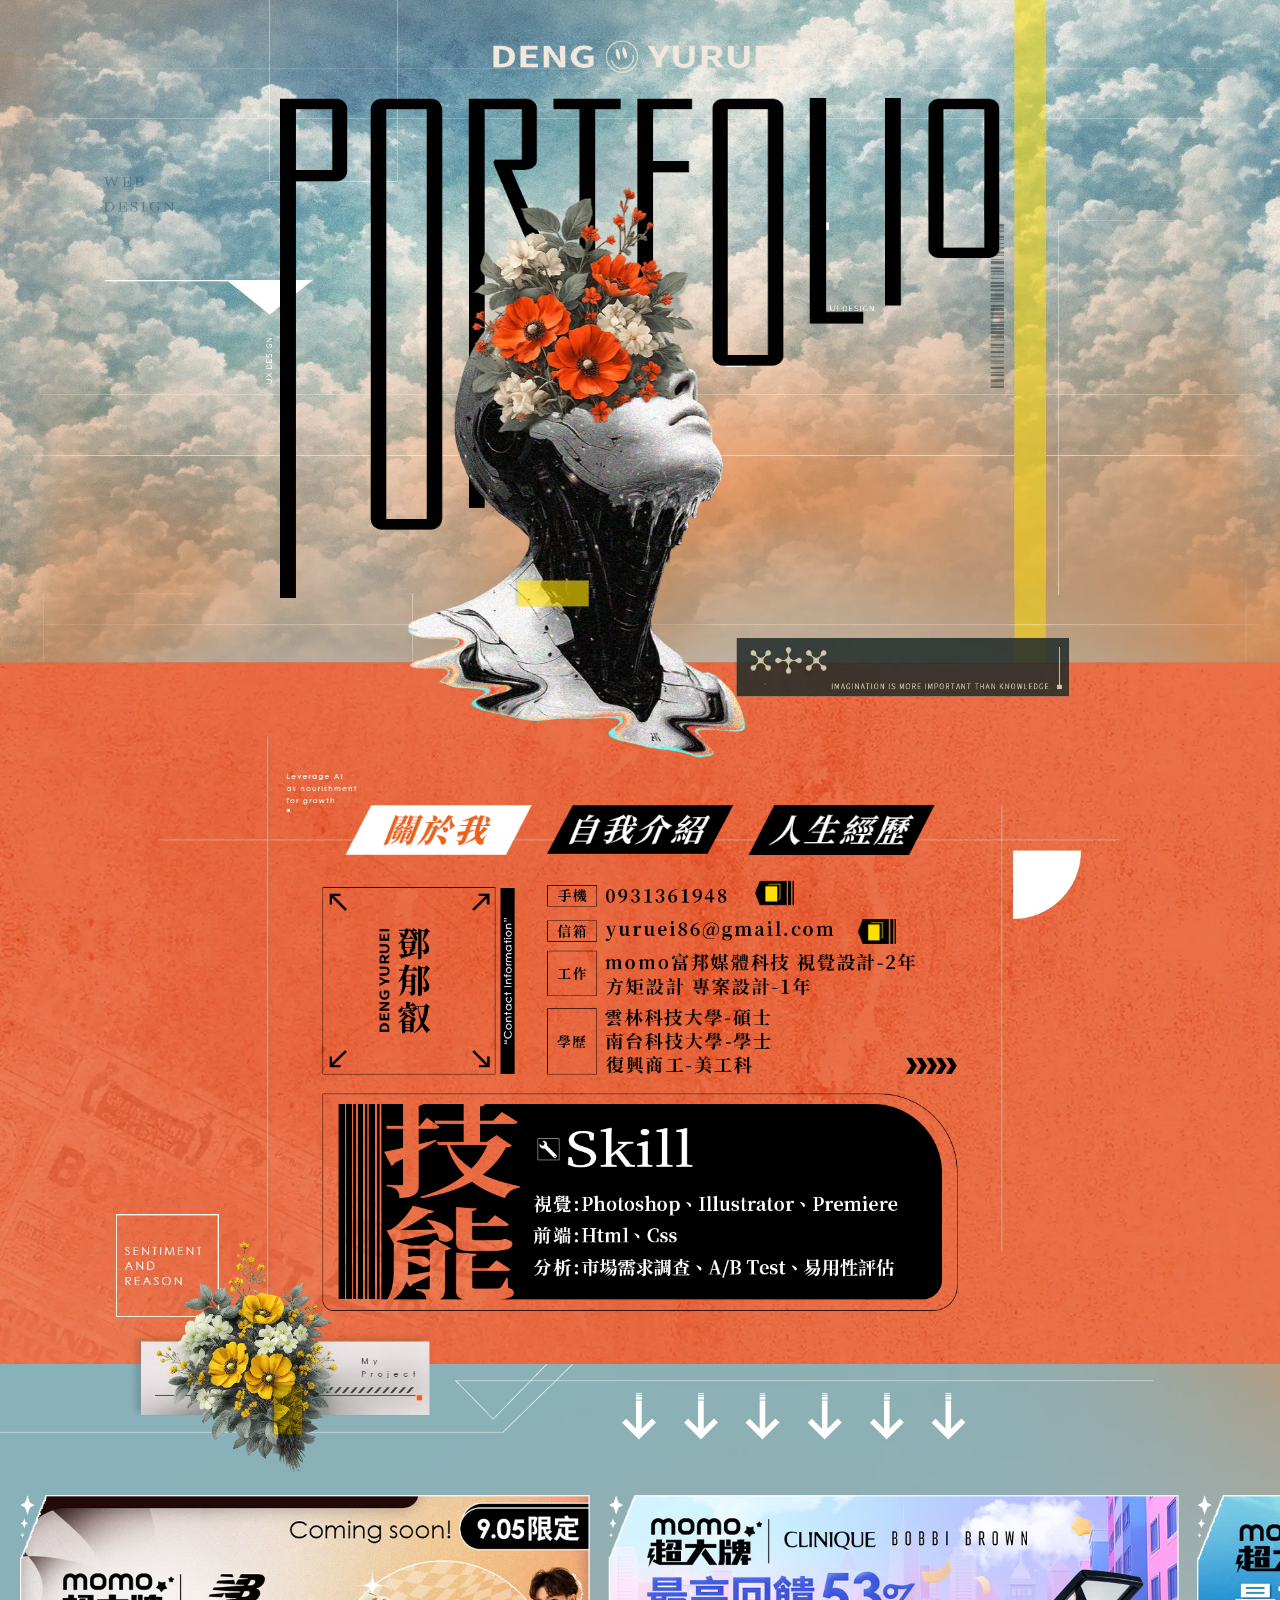
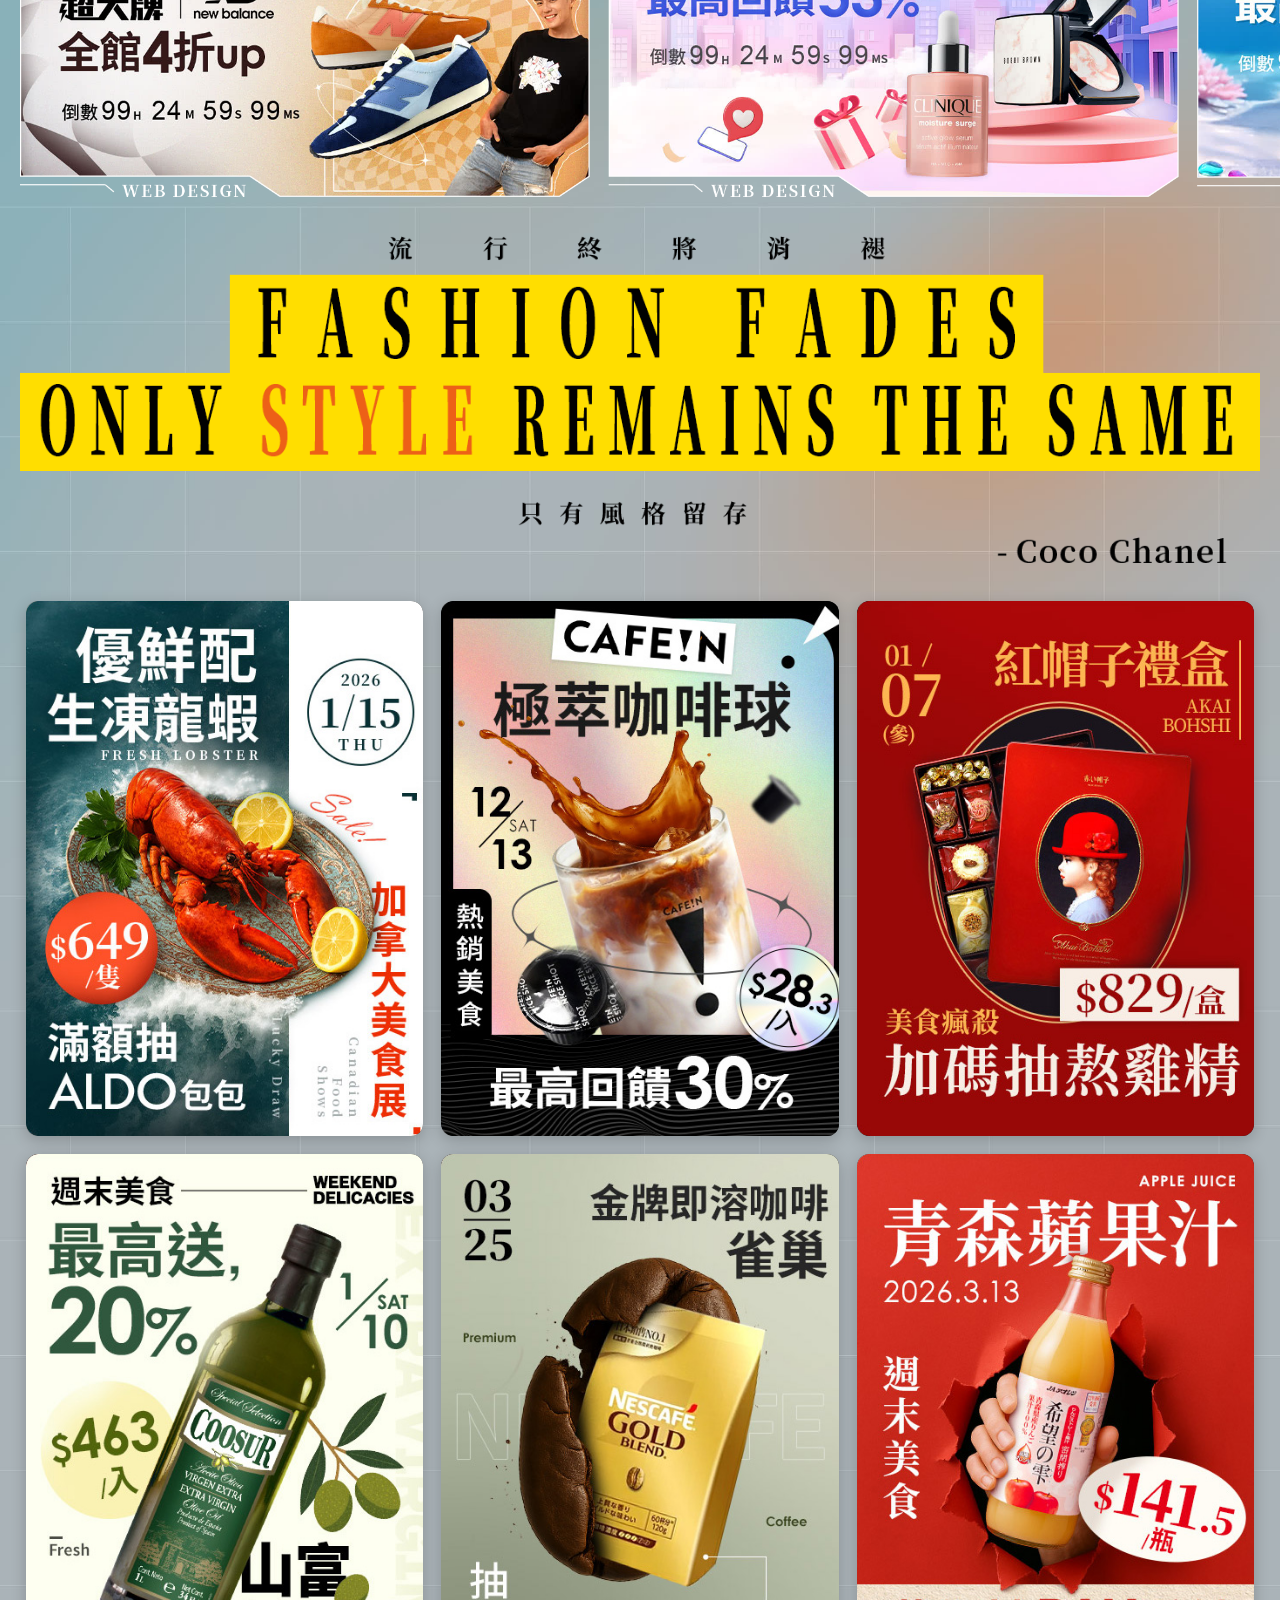
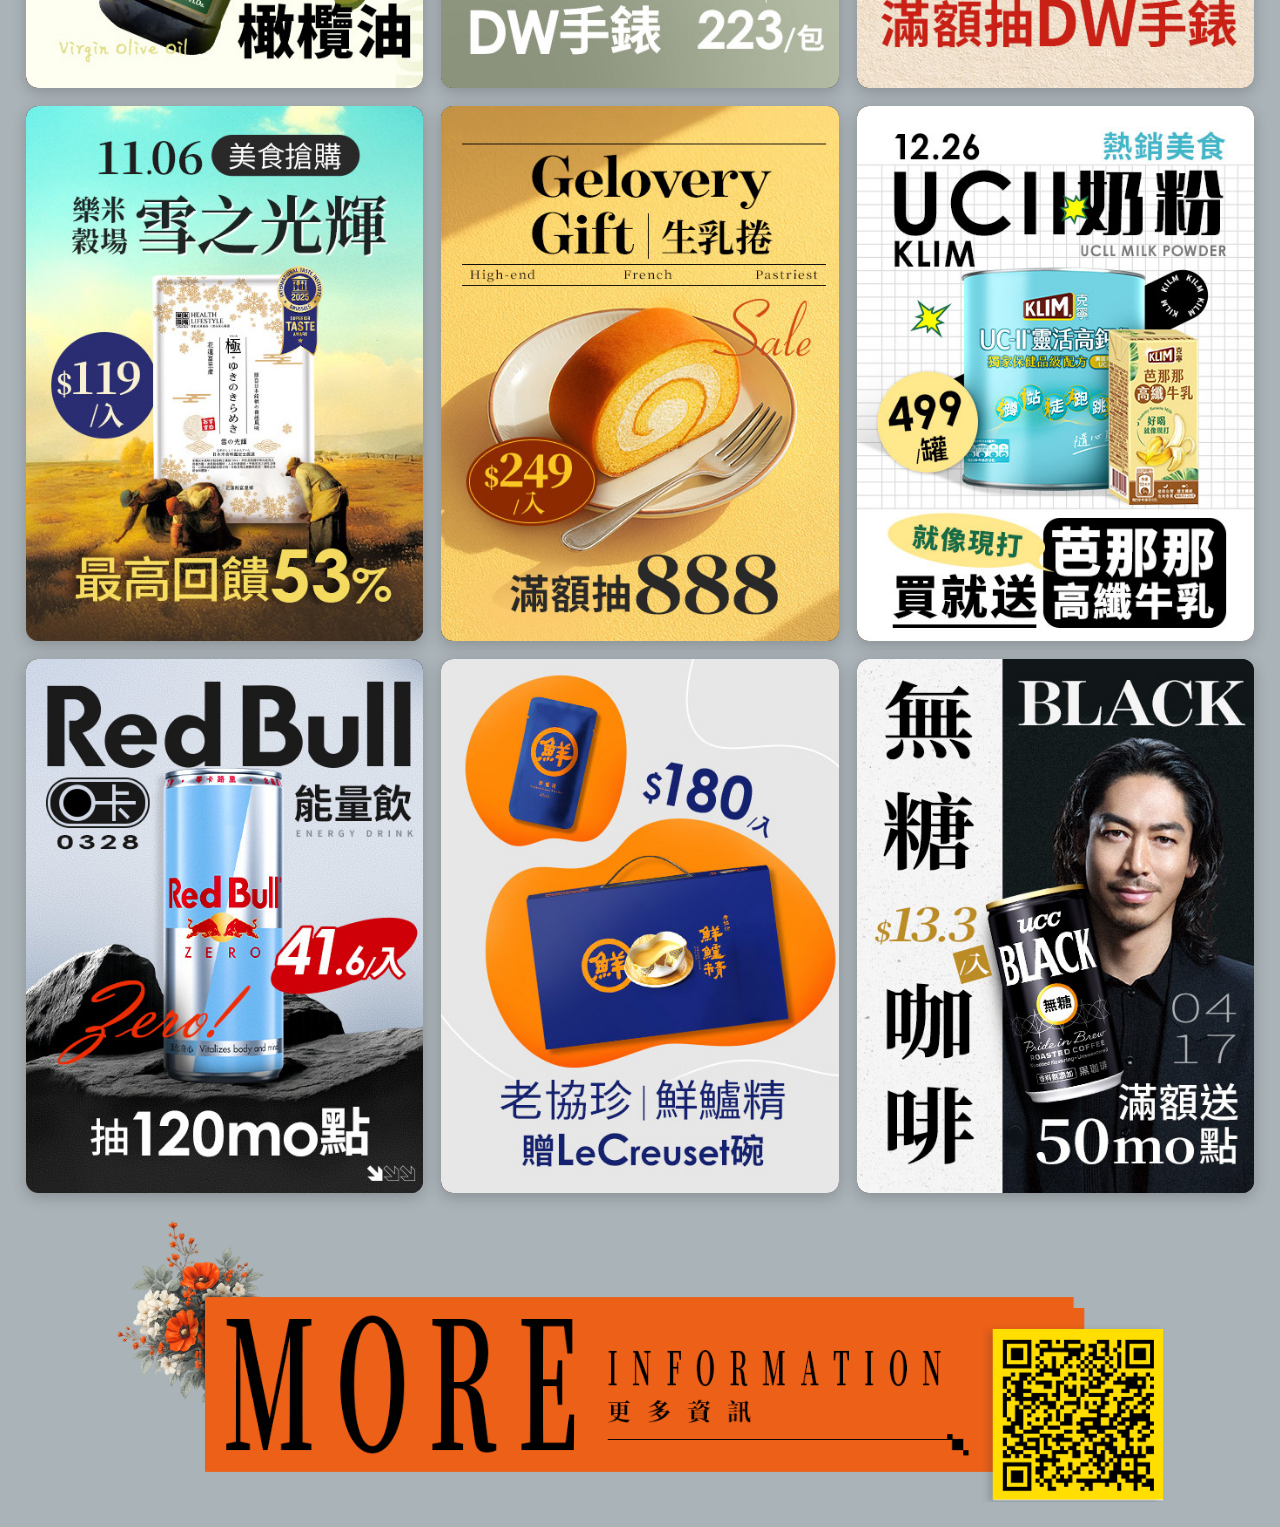
==== commit 7b8e026a: "Add files via upload" ====
--- a/index.html
+++ b/index.html
@@ -11,12 +11,12 @@
     <header class="header">
         <div class="container header-container">
             <img src="images/head_portfolio.png" alt="Portfolio Title" class="img-portfolio">
-            <img src="images/head_head.png" alt="Floating Head" class="img-head"
-                 data-default-src="images/head_head.png"
+            <img src="images/head_head.webp" alt="Floating Head" class="img-head"
+                 data-default-src="images/head_head.webp"
                  data-active-src="images/head_head-2.gif">
             <div class="head-bg-wrapper">
-                <img src="images/PC_head_bg.png" alt="Desktop Head Background" class="head-bg pc-only">
-                <img src="images/MB_head_bg.png" alt="Mobile Head Background" class="head-bg mb-only">
+                <img src="images/PC_head_bg.webp" alt="Desktop Head Background" class="head-bg pc-only">
+                <img src="images/MB_head_bg.webp" alt="Mobile Head Background" class="head-bg mb-only">
             </div>
         </div>
     </header>
@@ -143,18 +143,18 @@
 
         <section class="masonry-section">
             <div class="masonry-grid">
-                <div class="masonry-item "><img src="images/Bnn-1.jpg" alt="Work 1"></div>
-                <div class="masonry-item Bnn-1"><img src="images/Bnn-2.jpg" alt="Work 2"></div>
-                <div class="masonry-item"><img src="images/Bnn-3.jpg" alt="Work 3"></div>
-                <div class="masonry-item"><img src="images/Bnn-4.jpg" alt="Work 4"></div>
-                <div class="masonry-item Bnn-1"><img src="images/Bnn-5.jpg" alt="Work 5"></div>
-                <div class="masonry-item"><img src="images/Bnn-6.jpg" alt="Work 6"></div>
-                <div class="masonry-item"><img src="images/Bnn-7.jpg" alt="Work 7"></div>
-                <div class="masonry-item Bnn-1"><img src="images/Bnn-8.jpg" alt="Work 8"></div>
-                <div class="masonry-item"><img src="images/Bnn-9.jpg" alt="Work 9"></div>
-                <div class="masonry-item"><img src="images/Bnn-10.jpg" alt="Work 10"></div>
-                <div class="masonry-item Bnn-1"><img src="images/Bnn-11.jpg" alt="Work11"></div>
-                <div class="masonry-item"><img src="images/Bnn-12.jpg" alt="Work 12"></div>
+                <div class="masonry-item "><img src="images/Bnn-1.jpg" alt="Work 1" loading="lazy"></div>
+                <div class="masonry-item Bnn-1"><img src="images/Bnn-2.jpg" alt="Work 2" loading="lazy"></div>
+                <div class="masonry-item"><img src="images/Bnn-3.jpg" alt="Work 3" loading="lazy"></div>
+                <div class="masonry-item"><img src="images/Bnn-4.jpg" alt="Work 4" loading="lazy"></div>
+                <div class="masonry-item Bnn-1"><img src="images/Bnn-5.jpg" alt="Work 5" loading="lazy"></div>
+                <div class="masonry-item"><img src="images/Bnn-6.jpg" alt="Work 6" loading="lazy"></div>
+                <div class="masonry-item"><img src="images/Bnn-7.jpg" alt="Work 7" loading="lazy"></div>
+                <div class="masonry-item Bnn-1"><img src="images/Bnn-8.jpg" alt="Work 8" loading="lazy"></div>
+                <div class="masonry-item"><img src="images/Bnn-9.jpg" alt="Work 9" loading="lazy"></div>
+                <div class="masonry-item"><img src="images/Bnn-10.jpg" alt="Work 10" loading="lazy"></div>
+                <div class="masonry-item Bnn-1"><img src="images/Bnn-11.jpg" alt="Work11" loading="lazy"></div>
+                <div class="masonry-item"><img src="images/Bnn-12.jpg" alt="Work 12" loading="lazy"></div>
             </div>
         </section>
 
@@ -169,7 +169,7 @@
 
     <div class="modal-overlay" id="bnModal">
         <div class="modal-content">
-            <img src="" alt="Demo Preview" id="modalImg" class="modal-responsive-img">
+            <img src="" alt="Demo Preview" id="modalImg" class="modal-responsive-img" loading="lazy">
         </div>
     </div>
 
--- a/css/style.css
+++ b/css/style.css
@@ -295,7 +295,7 @@
 }
 
 .tab-content-wrapper {
-    background-image: url('../images/itd_bg.png'); /* 已修正為 .png */
+    background-image: url('../images/itd_bg.webp'); /* 已轉換為 WebP */
     background-size: 100% auto;
     background-position: center top;
     background-repeat: no-repeat;
@@ -310,7 +310,7 @@
 
 @media (max-width: 1023px) {
     .tab-content-wrapper {
-        background-image: url('../images/mb_itd_bg.png'); /* 已修正為 .png */
+        background-image: url('../images/mb_itd_bg.webp'); /* 已轉換為 WebP */
         background-size: 100% auto;
         background-position: center top;
         padding: 0px;
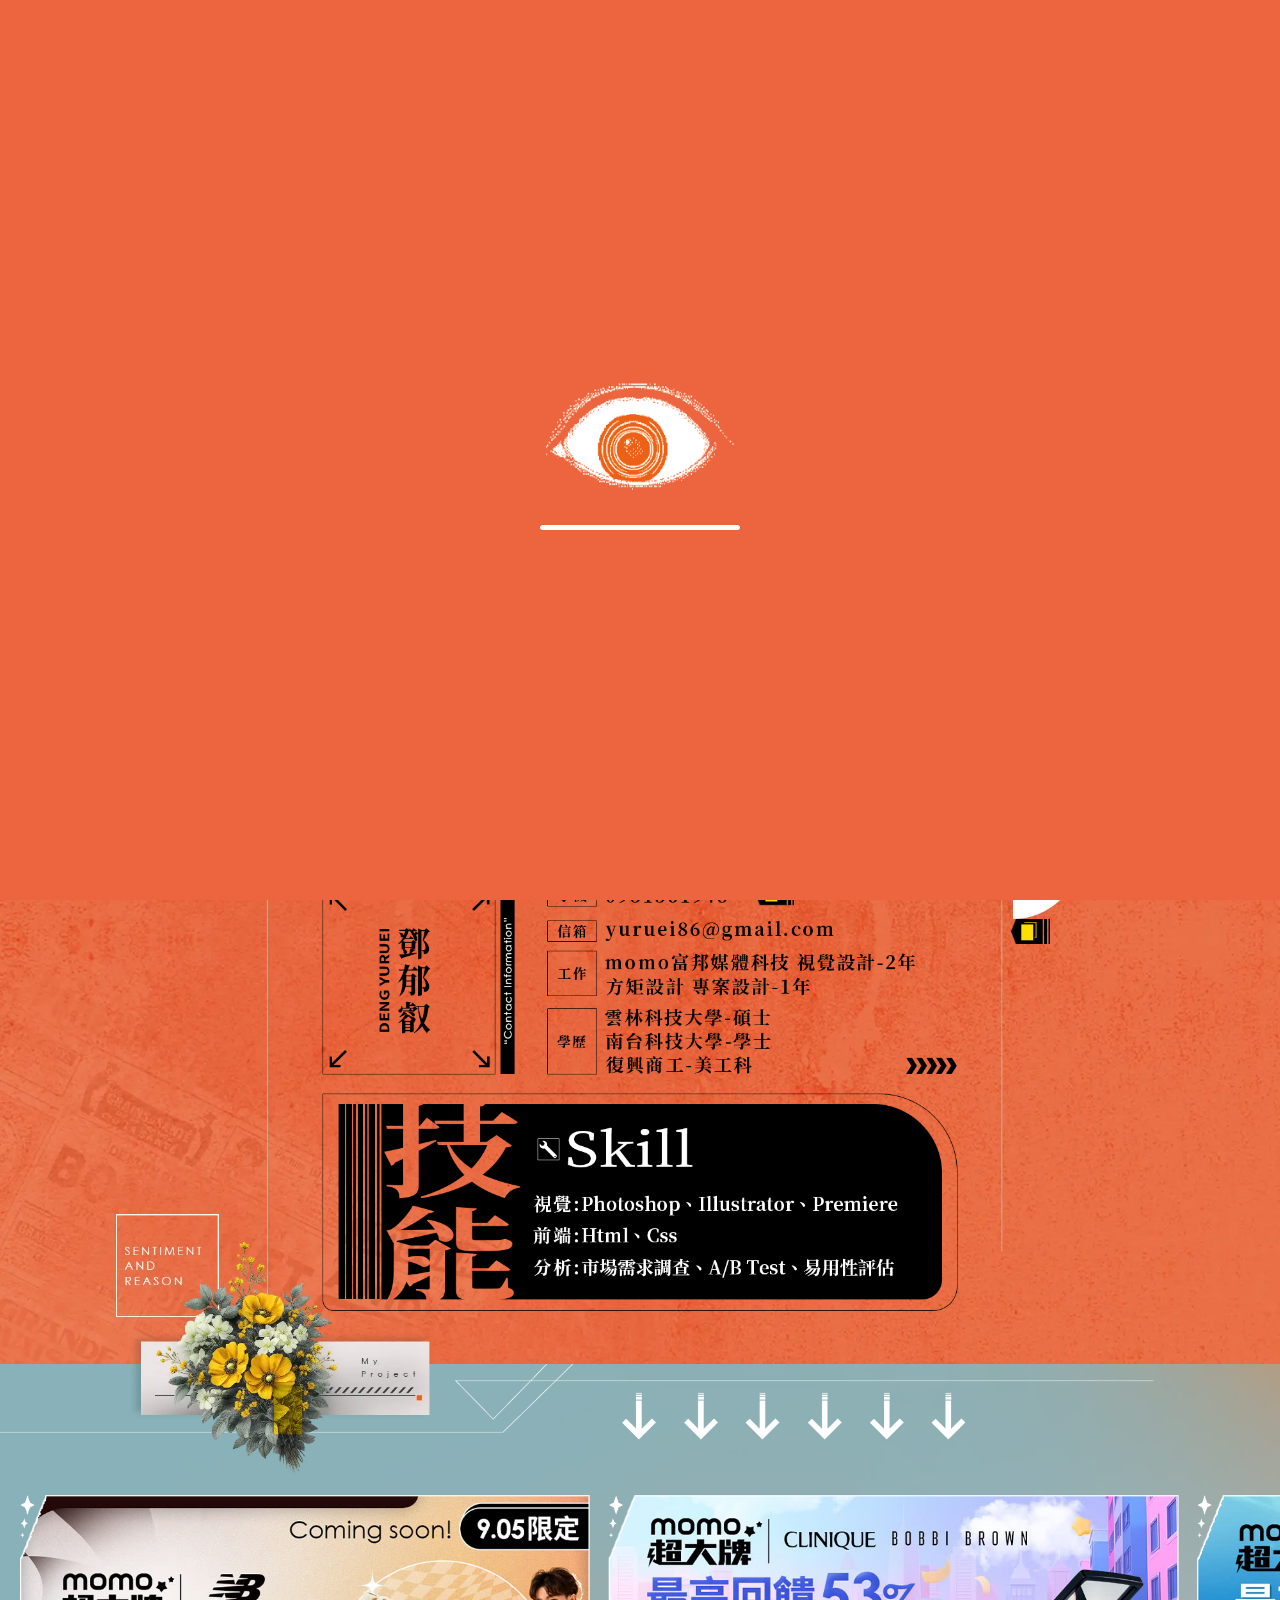
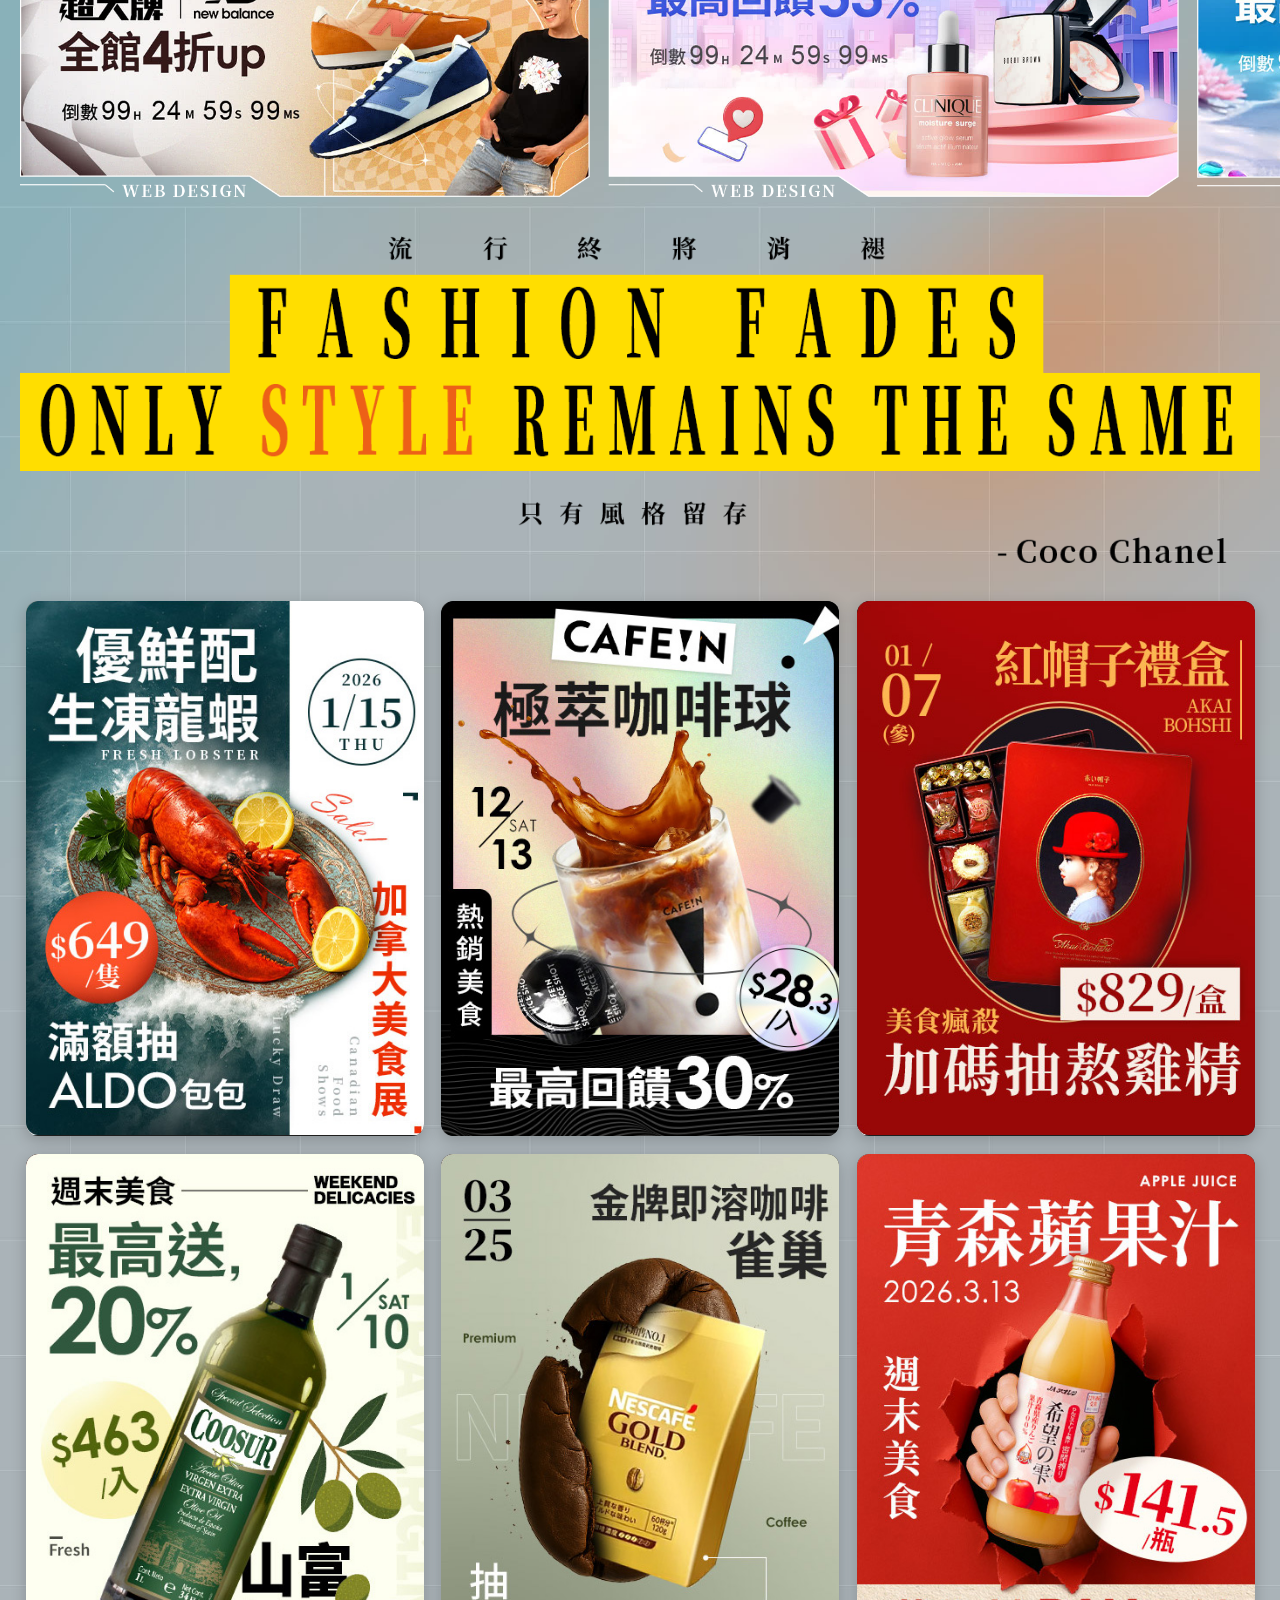
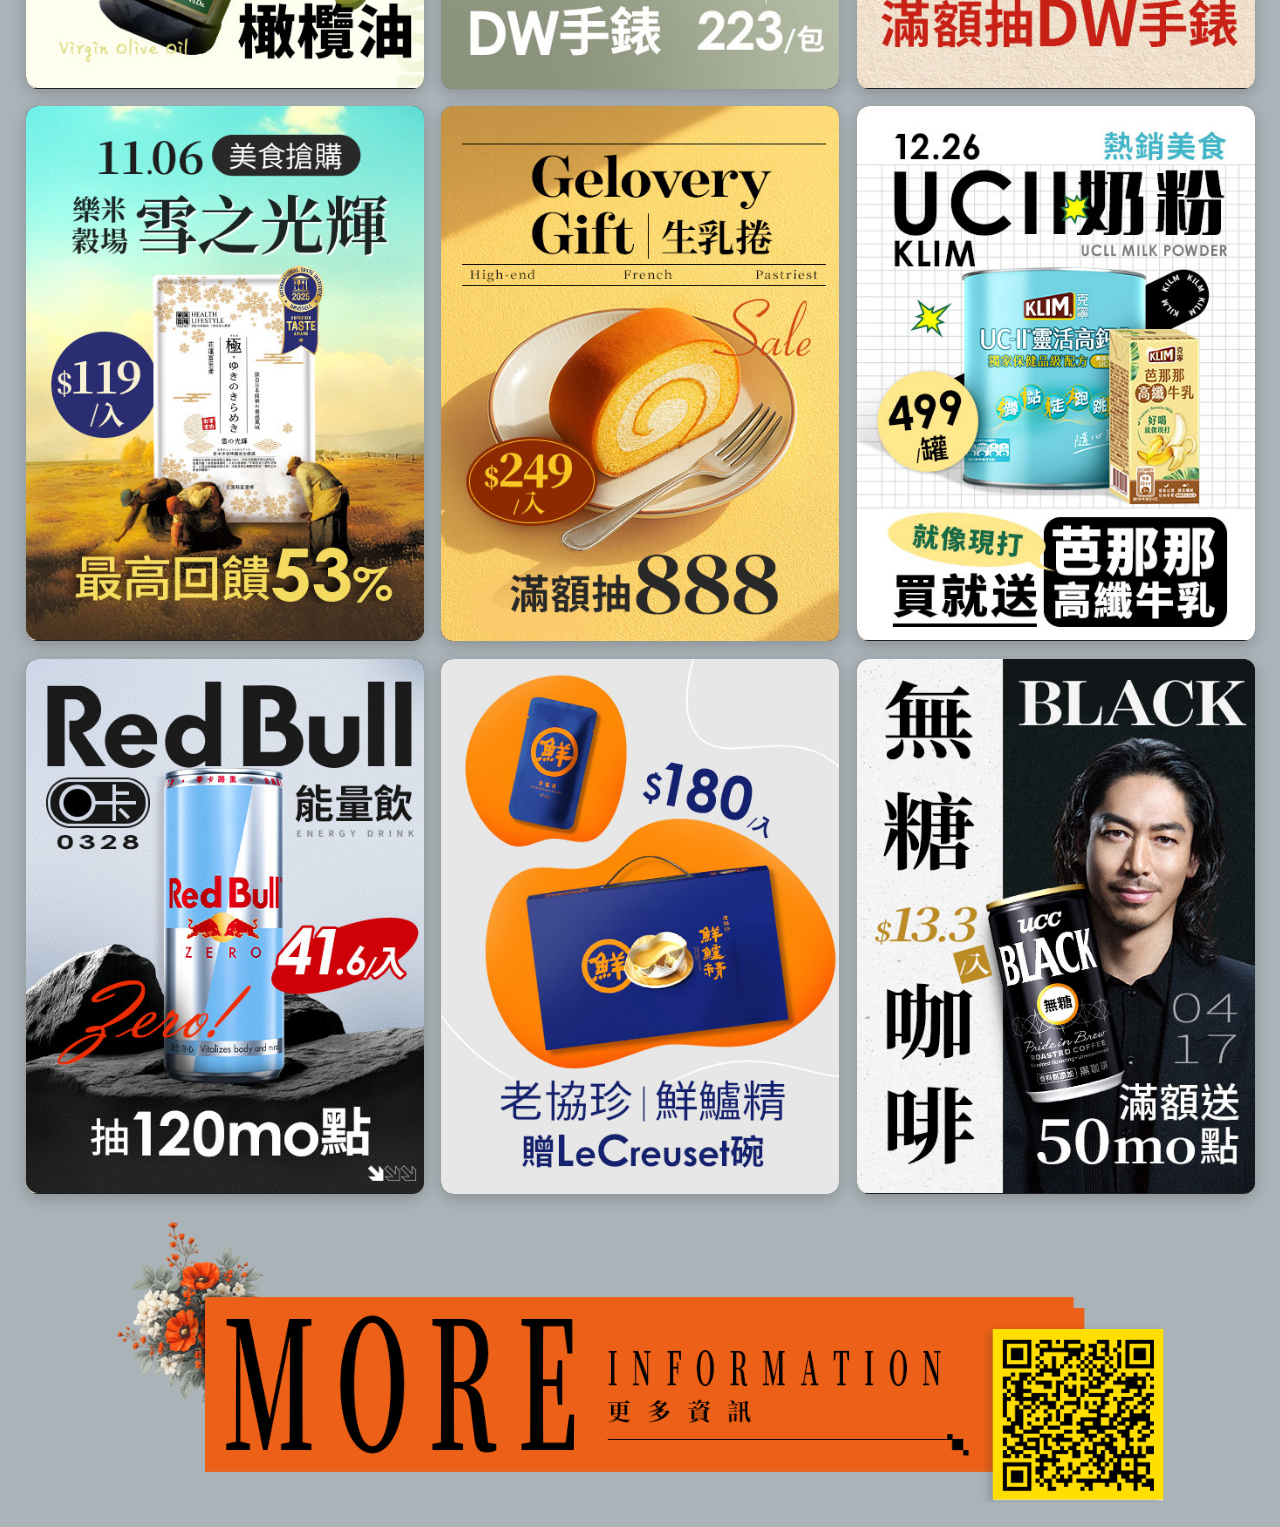
==== commit dc586970: "Add files via upload" ====
--- a/index.html
+++ b/index.html
@@ -7,6 +7,16 @@
     <link rel="stylesheet" href="css/style.css">
 </head>
 <body>
+
+    <!-- 開頭過場動畫 -->
+    <div class="intro-overlay" id="introOverlay">
+        <div class="intro-content">
+            <img src="images/eye.gif" alt="開頭動畫" class="intro-gif" id="introGif">
+            <div class="progress-bar-container">
+                <div class="progress-bar" id="introProgressBar"></div>
+            </div>
+        </div>
+    </div>
 
     <header class="header">
         <div class="container header-container">
--- a/css/style.css
+++ b/css/style.css
@@ -378,8 +378,7 @@
     /* flex: 1;
     max-width: 350px; */
     position: absolute;
-     left: -12vw;
-    top: -3vw;
+
 
 }
 
@@ -411,8 +410,8 @@
     /* flex: 1;
     max-width: 350px; */
     position: absolute;
-    left: 1159px;
-    top: 379px;
+    left: 1129px;
+    top: 340px;
     z-index: 4;
     width: 44px;
     animation: fadeInUp 0.8s ease-out 1s forwards, floatingX 3s  infinite;
@@ -434,8 +433,8 @@
     /* flex: 1;
     max-width: 350px; */
     position: absolute;
-    left: 1324px;
-    top: 433px;
+    left: 1294px;
+    top: 393px;
     z-index: 4;
     width: 44px;
     animation: fadeInUp 0.8s ease-out 1s forwards, floatingX 3s  infinite;
@@ -606,17 +605,36 @@
     border-radius: 12px;
     overflow: hidden;
     box-shadow: 0 4px 15px rgba(0,0,0,0.2);
+    
+    /* 初始狀態：隱藏、下移、縮小、模糊 */
+    opacity: 0;
+    transform: translateY(50px) scale(0.96);
+    filter: blur(12px);
+    
+    /* 動態過渡效果與硬體加速 */
+    transition: opacity 1.2s cubic-bezier(0.16, 1, 0.3, 1),
+                transform 1.2s cubic-bezier(0.16, 1, 0.3, 1),
+                filter 1.2s cubic-bezier(0.16, 1, 0.3, 1);
+    transition-delay: var(--delay, 0ms);
+    will-change: transform, opacity, filter;
+}
+
+.masonry-item.show {
+    /* 顯示狀態：漸顯、對焦、歸位 */
+    opacity: 1;
+    transform: translateY(0) scale(1);
+    filter: blur(0);
 }
 
 .masonry-item img {
     width: 100%;
     height: auto;
     display: block;
-    transition: transform 0.3s;
+    transition: transform 0.4s ease;
 }
 
 .masonry-item:hover img {
-    transform: scale(1.03);
+    transform: scale(1.04);
 }
 
 @media (max-width: 1023px) {
@@ -631,11 +649,7 @@
     width: 44%;
     text-align: center;
     padding: 40px 0;
-    margin-top: 208px;
-    position: relative;
-    left: 50%;
-    top: 50%;
-    transform: translate(-50%, -50%);
+    margin: 29px auto 0 auto;
 }
 
 @media (min-width: 1024px) and (max-width: 1366px) {
@@ -675,13 +689,13 @@
         margin: 0 auto;
     }
     .copy-1 {
-        left: 71vw;
-        top: 22vw;
+        left: 59vw;
+        top: 19vw;
         width: 3vw;
     }
     .copy-2 {
         left: 79vw;
-        top: 25vw;
+        top: 22vw;
         width: 3vw;
     }
     .panel-text-box {
@@ -715,8 +729,6 @@
         width: 82%;
         margin: 0vw auto 0;
         padding: 2vw 0;
-        left: auto;
-        transform: none;
     }
 }
 
@@ -724,12 +736,8 @@
     .footer {
         width: 94%;
         text-align: center;
-        padding: 40px 0;
-        margin-top: 17vw;
-        position: relative;
-        left: 50%;
-        top: 50%;
-        transform: translate(-50%, -50%);
+        padding: 0vw 0 9vw 0; /* 縮小上下內距，消除底部多餘空間 */
+        margin: 0vw auto 0vw auto; /* 縮短與上方區塊的間距 */
     }
 }
 
@@ -774,4 +782,71 @@
     max-width: 100%;
     height: auto;
     margin: 0 auto;
+}
+
+/* ==========================================
+   開頭過場動畫 (Intro Screen)
+   ========================================== */
+.intro-overlay {
+    position: fixed;
+    top: 0;
+    left: 0;
+    width: 100vw;
+    height: 100vh;
+    background-color: #ed653f;
+    display: flex;
+    justify-content: center;
+    align-items: center;
+    z-index: 100000; /* 確保在最頂層，覆蓋所有內容 */
+    opacity: 1;
+    transition: opacity 0.6s ease-in-out;
+    pointer-events: auto;
+}
+
+/* 淡出樣式 */
+.intro-overlay.fade-out {
+    opacity: 0;
+    pointer-events: none;
+}
+
+.intro-content {
+    display: flex;
+    flex-direction: column;
+    align-items: center;
+    gap: 25px; /* GIF 與進度條的間隔 */
+}
+
+.intro-gif {
+    width: 200px; /* 電腦版大小 */
+    height: auto;
+    display: block;
+}
+
+/* 進度條容器 */
+.progress-bar-container {
+    width: 200px;
+    height: 5px;
+    background-color: rgba(255, 255, 255, 0.25);
+    border-radius: 3px;
+    overflow: hidden;
+    position: relative;
+}
+
+/* 進度條本體 */
+.progress-bar {
+    width: 0%;
+    height: 100%;
+    background-color: #ffffff;
+    border-radius: 3px;
+    transition: width 2.4s linear; /* 與 JS 設定的等待時間同步 */
+}
+
+/* 行動裝置適應 */
+@media (max-width: 1023px) {
+    .intro-gif {
+        width: 160px; /* 手機版略為縮小 */
+    }
+    .progress-bar-container {
+        width: 160px;
+    }
 }
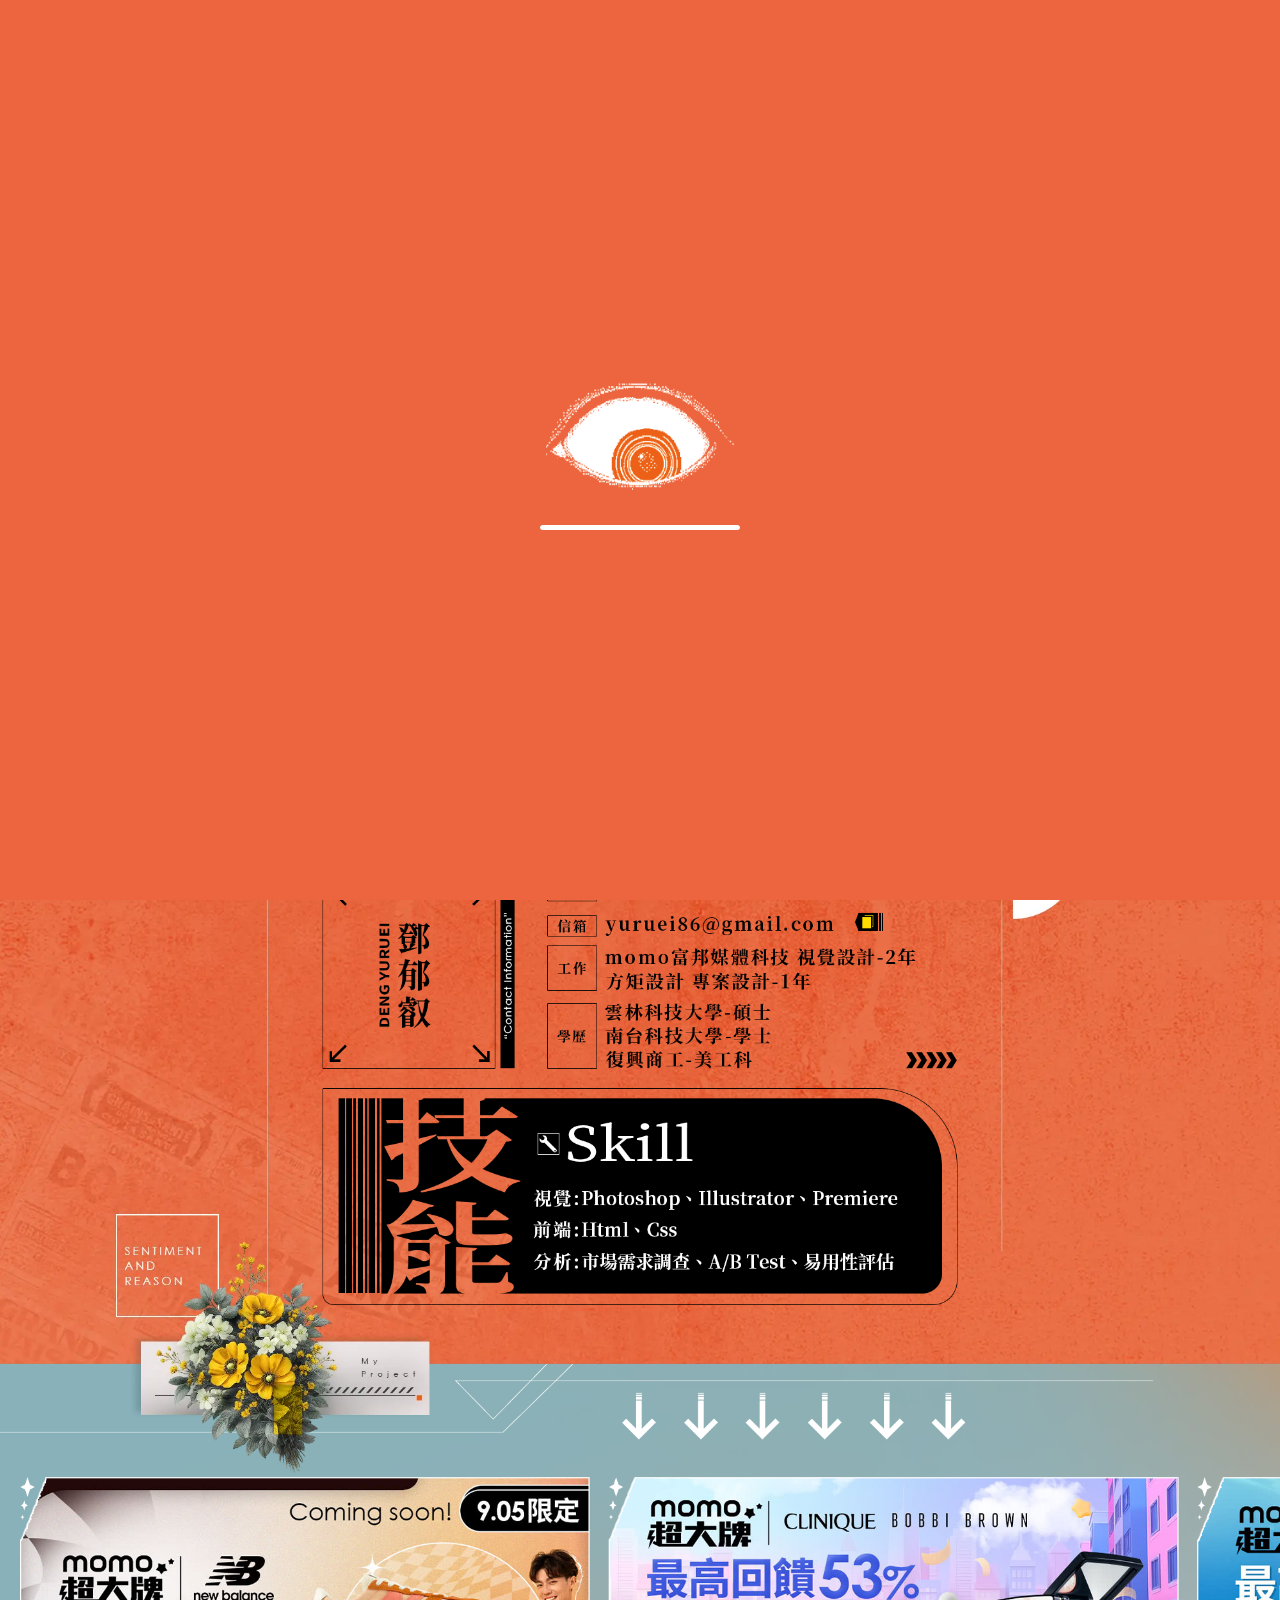
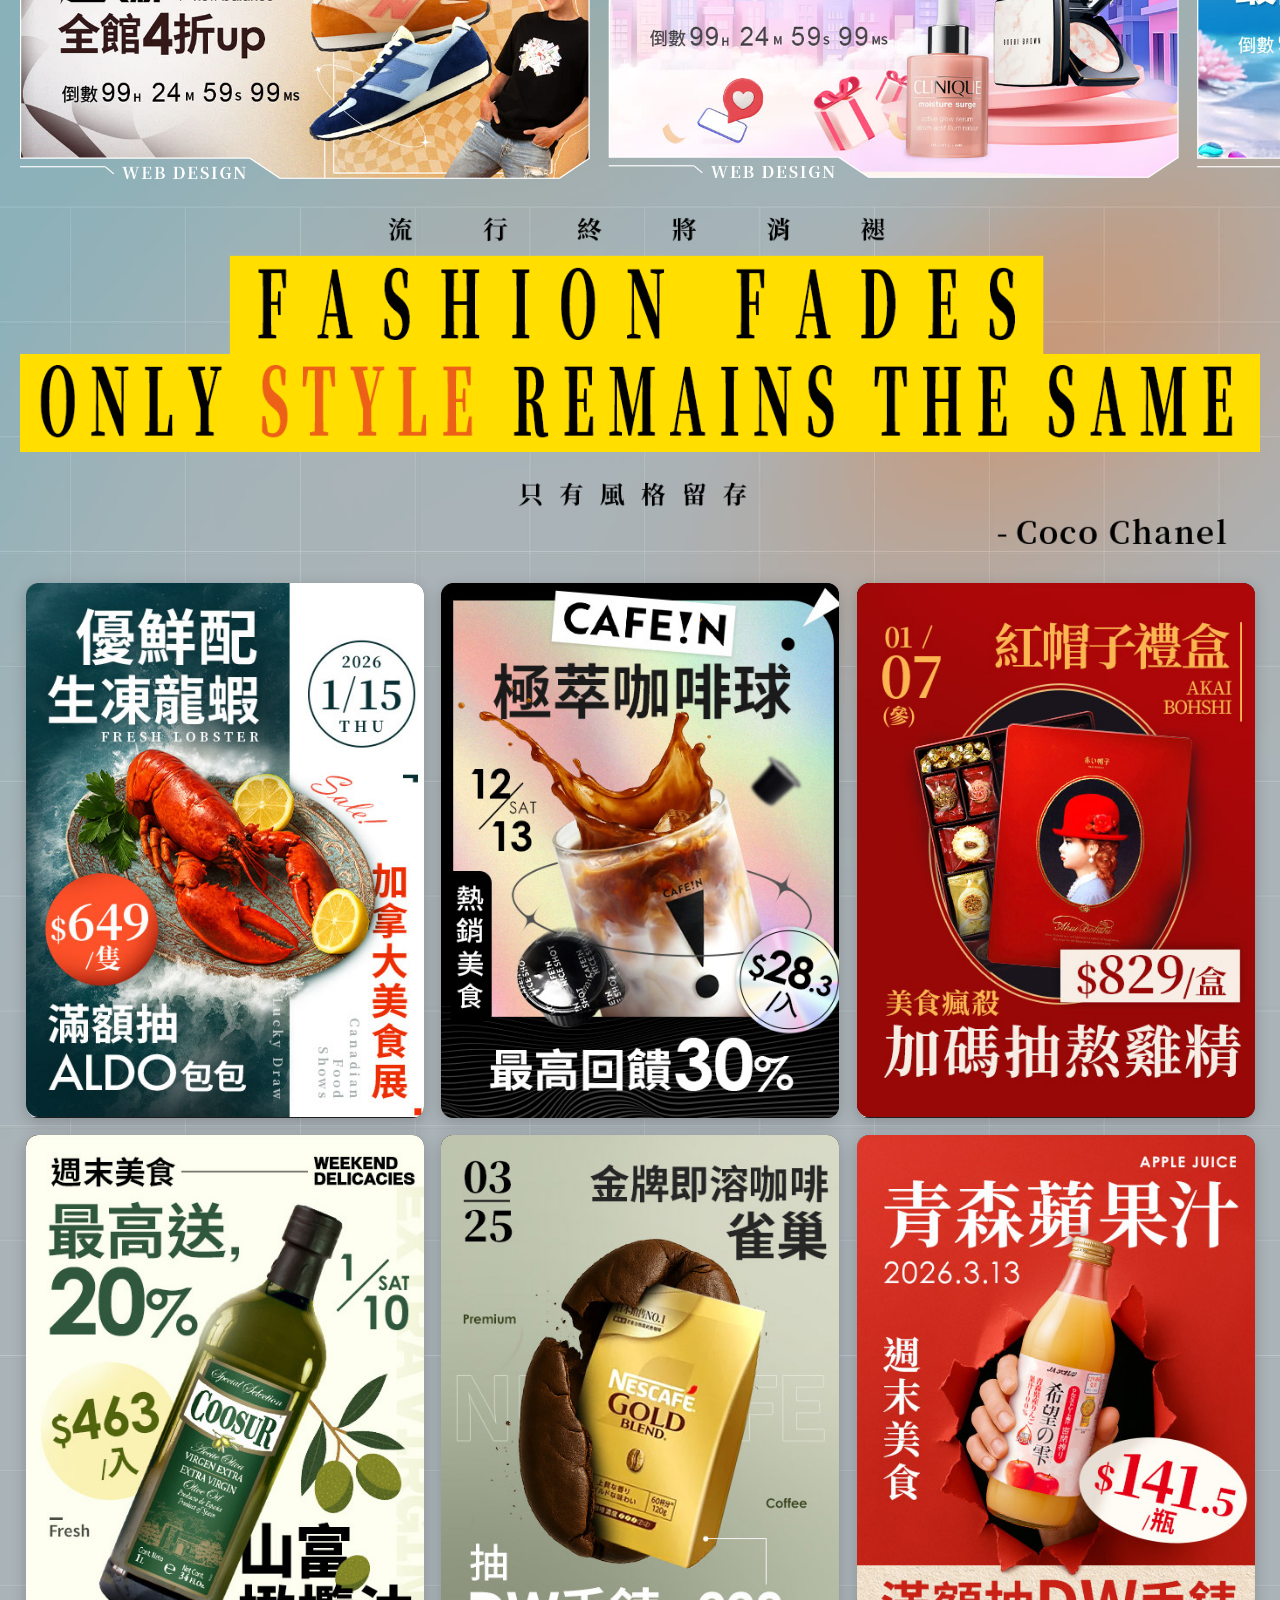
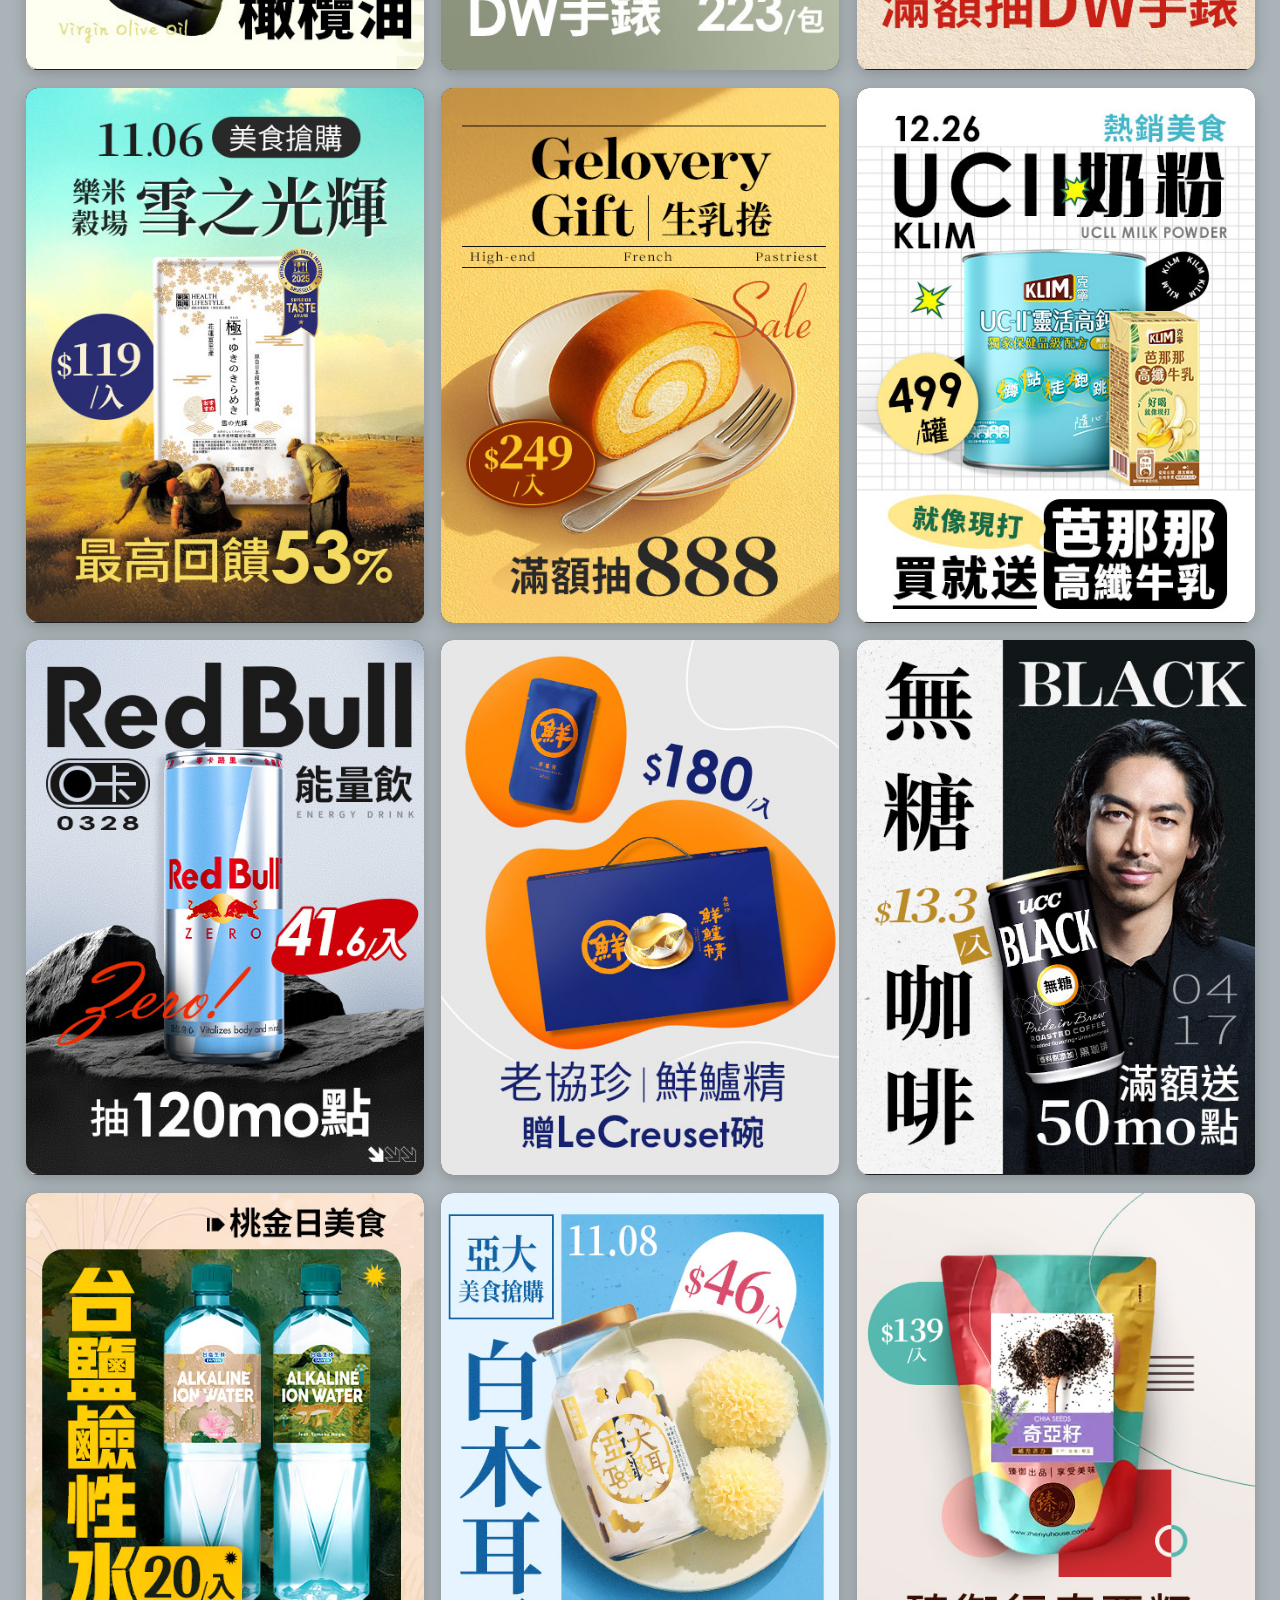
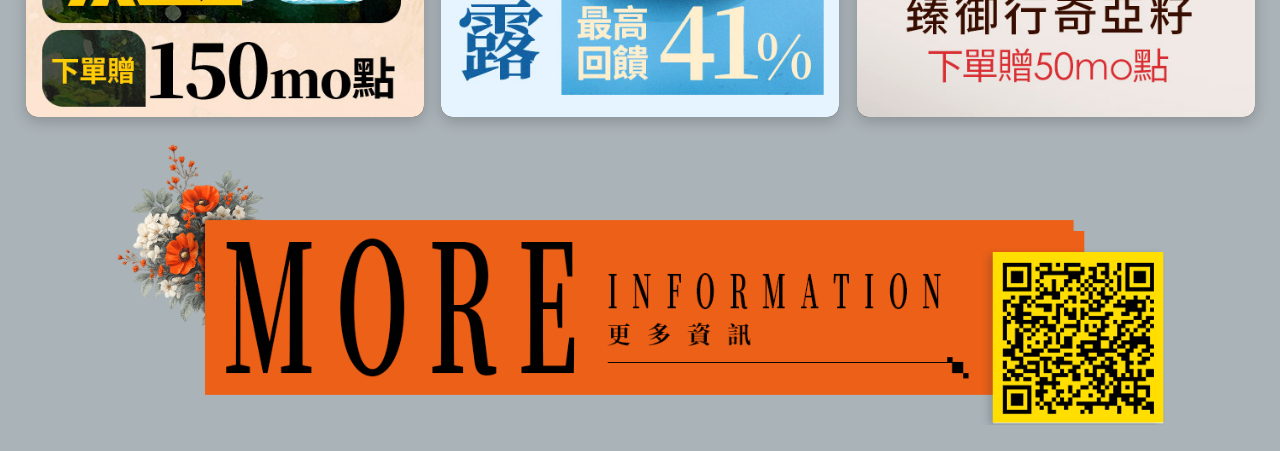
==== commit b5c767b0: "Add files via upload" ====
--- a/index.html
+++ b/index.html
@@ -165,6 +165,10 @@
                 <div class="masonry-item"><img src="images/Bnn-10.jpg" alt="Work 10" loading="lazy"></div>
                 <div class="masonry-item Bnn-1"><img src="images/Bnn-11.jpg" alt="Work11" loading="lazy"></div>
                 <div class="masonry-item"><img src="images/Bnn-12.jpg" alt="Work 12" loading="lazy"></div>
+                <div class="masonry-item"><img src="images/Bnn-13.png" alt="Work 13" loading="lazy"></div>
+                <div class="masonry-item Bnn-1"><img src="images/Bnn-14.png" alt="Work 14" loading="lazy"></div>
+                <div class="masonry-item"><img src="images/Bnn-15.png" alt="Work 15" loading="lazy"></div>
+
             </div>
         </section>
 
--- a/css/style.css
+++ b/css/style.css
@@ -228,10 +228,10 @@
 
 /* Tab 頁籤系統 */
 .info-tab-section {
-    /* max-width: 2000px; */
+    --tab-w: min(100vw, 2000px);
     margin: 0px auto;
     padding: 0 0px;
-    width: 2000px;
+    width: var(--tab-w);
     position: relative;
 }
 
@@ -247,12 +247,12 @@
 .tab-buttons {
     display: flex;
     justify-content: center;
-    gap: 15px;
+    gap: calc(var(--tab-w) * 0.0075);
     margin-bottom: -2px;
     position: absolute;
     z-index: 2;
     left: 50%;
-    top: 313px;
+    top: calc(var(--tab-w) * 0.1565);
     transform: translate(-50%, -50%);
 
 }
@@ -281,7 +281,7 @@
     padding: 0;
     outline: none;
     transition: transform 0.2s;
-    width: 180px;
+    width: calc(var(--tab-w) * 0.09);
 }
 
 .tab-btn:hover {
@@ -300,9 +300,9 @@
     background-position: center top;
     background-repeat: no-repeat;
     border-radius: 0px;
-    padding: 40px;
+    padding: 0px;
     width: 100%;
-    height: 1311px;
+    height: calc(var(--tab-w) * 0.6555);
     /* box-shadow: 0 10px 30px rgba(0,0,0,0.15); */
 }
 
@@ -356,9 +356,9 @@
     max-width: 350px; */
     position: absolute;
      left: 50%;
-    top: 711px;
+    top: calc(var(--tab-w) * 0.3555);
     transform: translate(-50%, -50%);
-    width: 2000px;
+    width: var(--tab-w);
 }
 
 @media (max-width: 1023px) {
@@ -410,10 +410,10 @@
     /* flex: 1;
     max-width: 350px; */
     position: absolute;
-    left: 1129px;
-    top: 340px;
+    left: calc(var(--tab-w) * 0.5845);
+    top: calc(var(--tab-w) * 0.19);
     z-index: 4;
-    width: 44px;
+    width: calc(var(--tab-w) * 0.022);
     animation: fadeInUp 0.8s ease-out 1s forwards, floatingX 3s  infinite;
 }
 
@@ -433,10 +433,10 @@
     /* flex: 1;
     max-width: 350px; */
     position: absolute;
-    left: 1294px;
-    top: 393px;
+    left: calc(var(--tab-w) * 0.668);
+    top: calc(var(--tab-w) * 0.215);
     z-index: 4;
-    width: 44px;
+    width: calc(var(--tab-w) * 0.022);
     animation: fadeInUp 0.8s ease-out 1s forwards, floatingX 3s  infinite;
 }
 
@@ -653,55 +653,6 @@
 }
 
 @media (min-width: 1024px) and (max-width: 1366px) {
-    .info-tab-section {
-        width: 100%;
-        max-width: 100%;
-        margin: 0 auto;
-    }
-    .tab-buttons {
-        top: 15vw;
-        width: 46vw;
-        left: 50%;
-    }
-    .tab-btn {
-        width: 100%;
-    }
-    .tab-content-wrapper {
-        padding: 0vw;
-        height: 67vw;
-        width: 100%;
-        /* max-width: 100%; */
-        margin: 0 auto;
-        position: relative;
-        top: 0vw;
-        left: 0;
-    }
-    .panel-img-box {
-        top: 36vw;
-        width: 100%;
-        /* max-width: 100%; */
-        left: 50%;
-        transform: translate(-50%, -50%);
-    }
-    .copy_btn {
-        width: 100%;
-        max-width: 100%;
-        margin: 0 auto;
-    }
-    .copy-1 {
-        left: 59vw;
-        top: 19vw;
-        width: 3vw;
-    }
-    .copy-2 {
-        left: 79vw;
-        top: 22vw;
-        width: 3vw;
-    }
-    .panel-text-box {
-        margin: 327px 150px 11px 648px;
-        font-size: 21px;
-    }
     .bn-item {
         width: 46%;
     }
